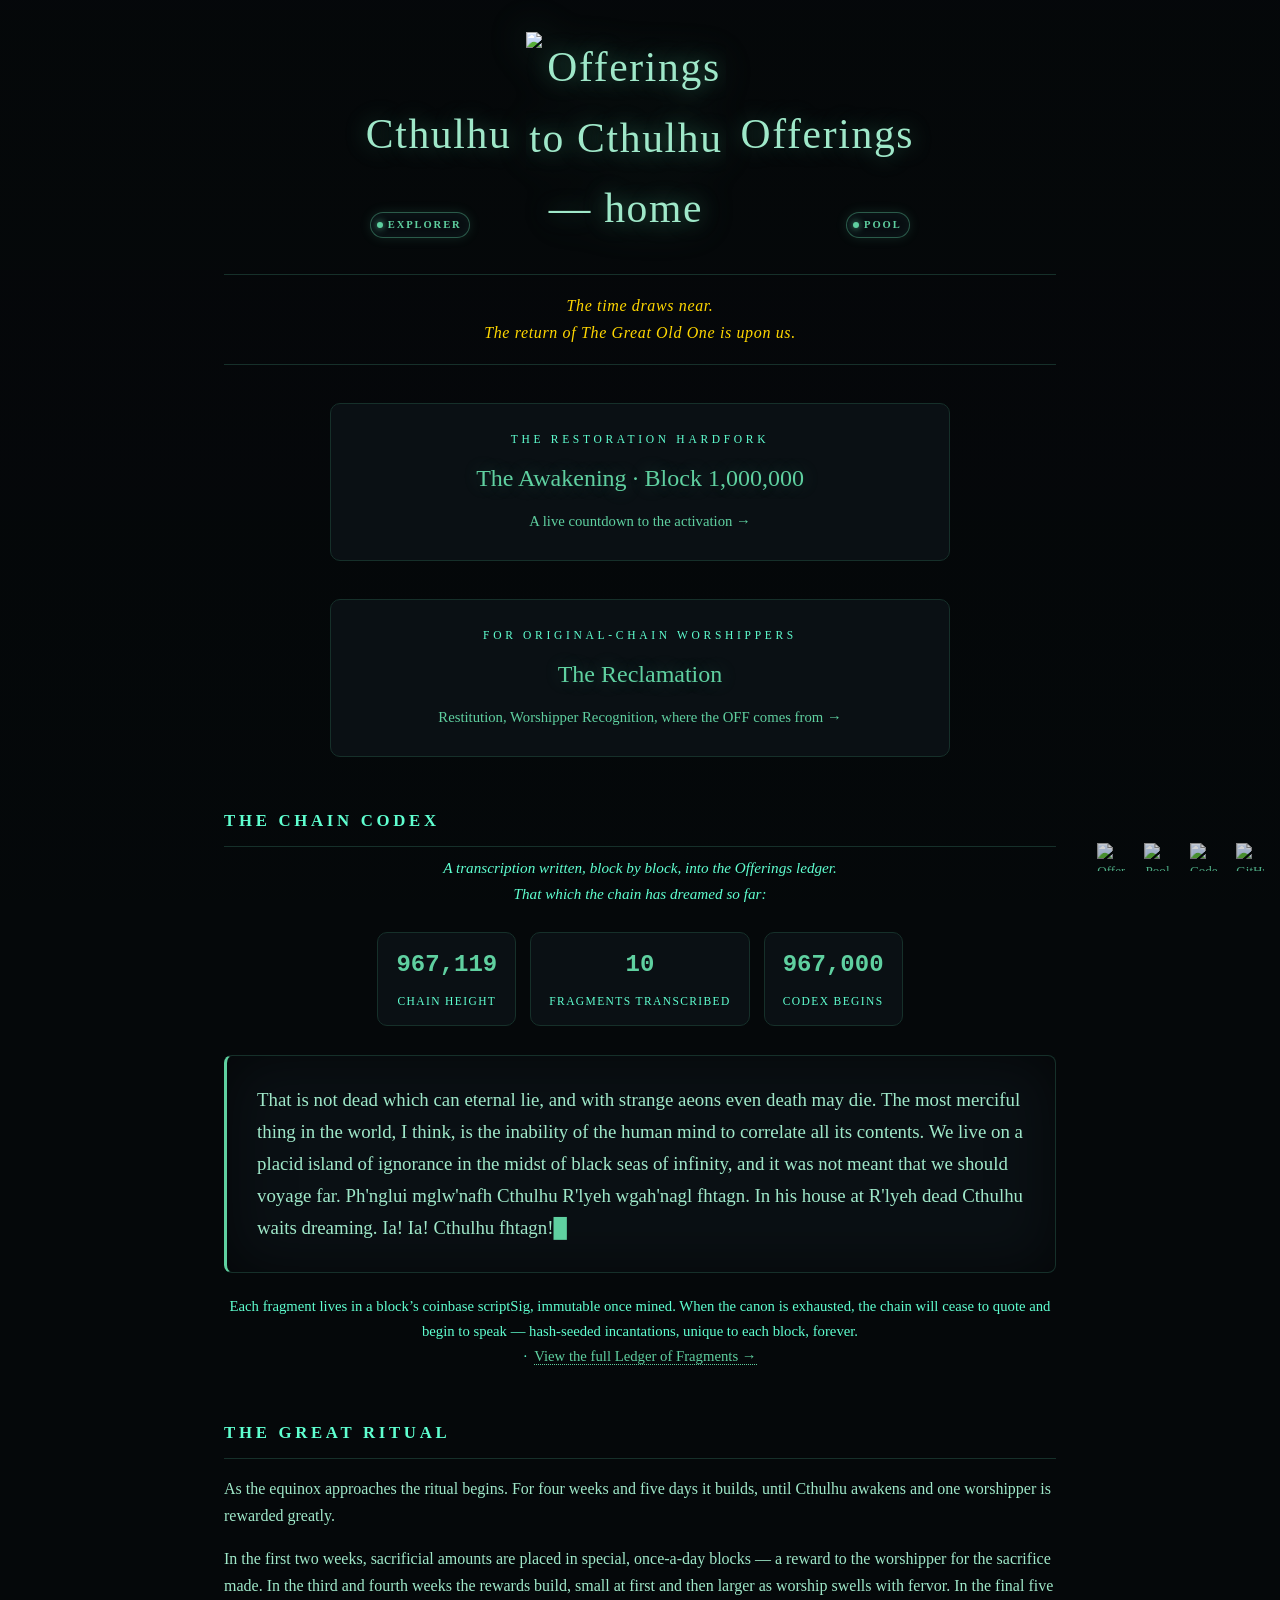
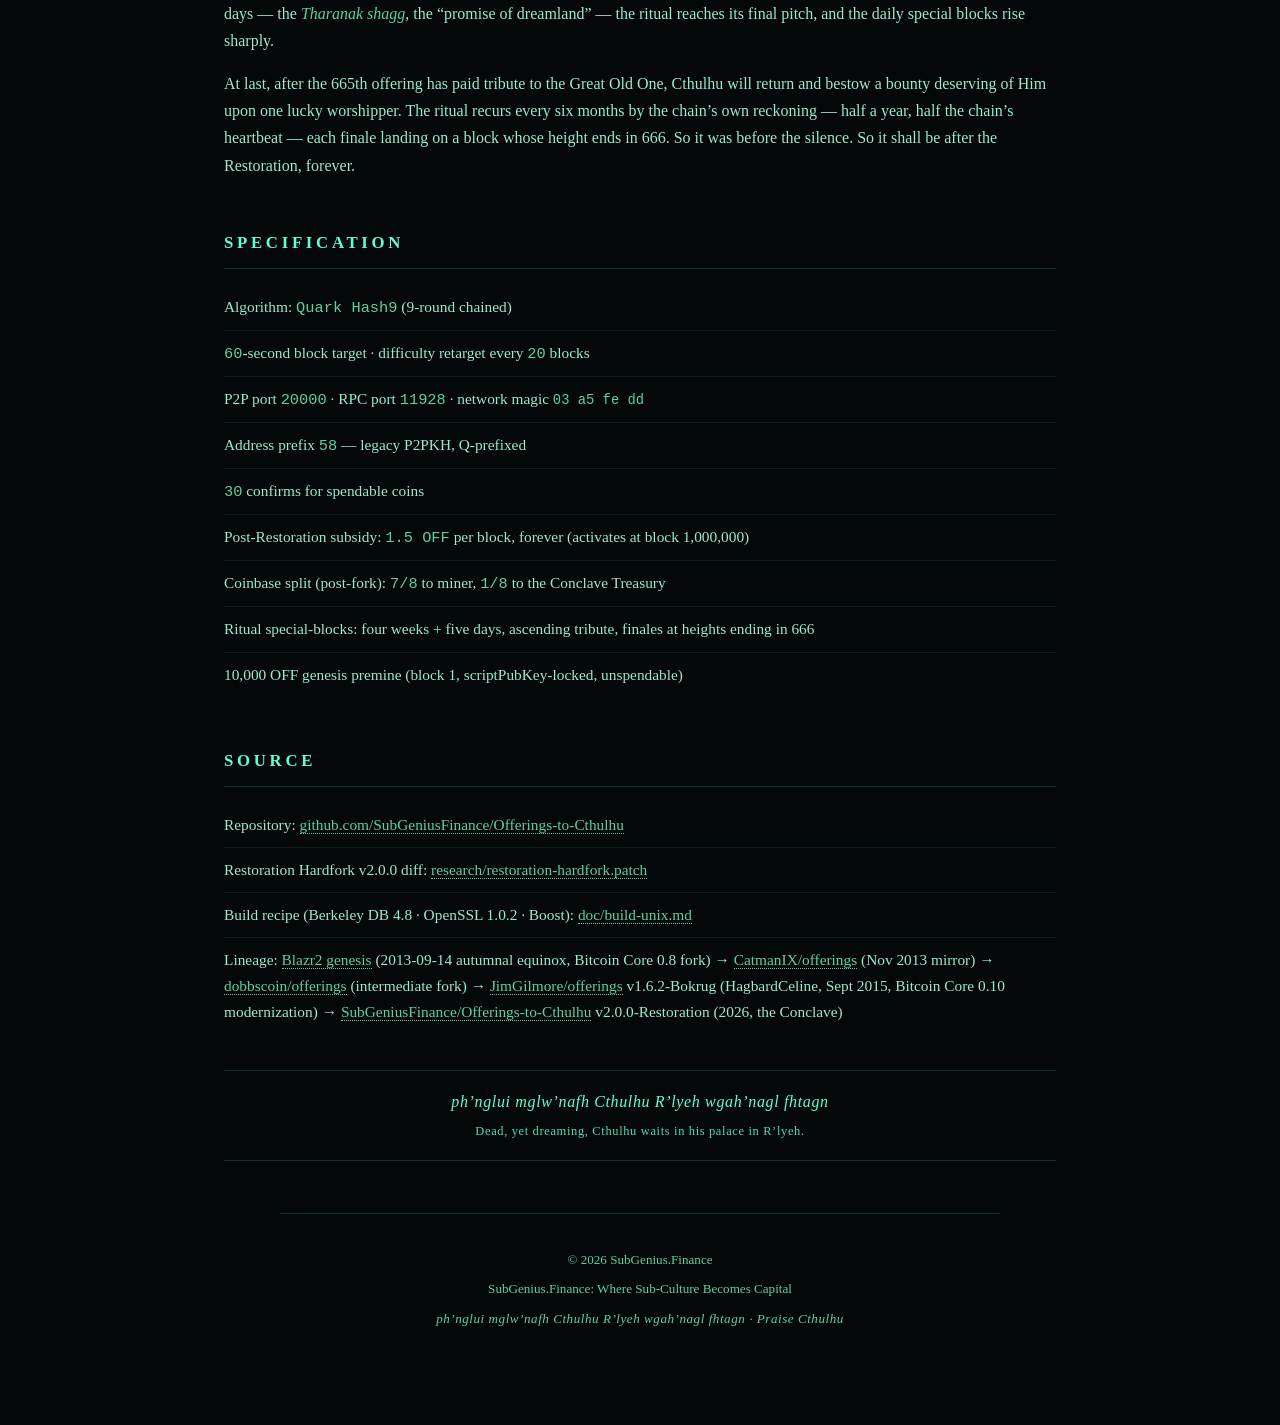
==== contrib/site/index.html @ 520c24ed "contrib/site + contrib/codex: snapshot 23skidoo.info hand-authored content + bottom-right socials co" ====
<!DOCTYPE html>
<html lang="en">
<head>
<meta charset="utf-8">
<meta name="viewport" content="width=device-width, initial-scale=1">
<title>Offerings to Cthulhu</title>
<link rel="shortcut icon" type="image/png" href="static/img/favicon.png">
<style>
  :root { --ink:#9fe8c9; --dim:#5fffd0; --panel:#0a1014; --accent:#5fd0a0; --bg:#05080a; --warn:#5fffd0; --orange:#5fffd0; }
  * { box-sizing: border-box; }
  body { margin:0;
    background:
      linear-gradient(rgba(5,8,10,0.70), rgba(5,8,10,0.88)),
      url('/static/img/cthulhu-bg.jpg') no-repeat center center fixed;
    background-size: cover, cover;
    background-attachment: fixed, fixed;
    color:var(--ink); font-family:"Iowan Old Style","Palatino Linotype",Georgia,serif; line-height:1.7; }
  .wrap { max-width:880px; margin:0 auto; padding:32px 24px 96px; }

  header { text-align:center; margin-bottom:1em; }
  header h1 { font-size:2.6rem; letter-spacing:.04em; margin:0; font-weight:normal;
    text-shadow:0 0 22px rgba(95,208,160,.4); }
  header h1 a{color:inherit;text-decoration:none;border:none;display:inline-block}
  @media (max-width:640px){header h1{font-size:1.5rem}header h1 img{max-width:80px!important;margin:0 .25em}.claim{font-size:.88rem;padding:.7em 0;margin:1.4em 0}.wrap{padding:20px 14px 60px}}
  header h1 img { vertical-align:middle; max-width:200px; height:auto; margin:0 .35em;
    filter:drop-shadow(0 0 18px rgba(95,208,160,.25)); }

  .claim { text-align:center; font-style:italic; color:var(--orange);
    border-top:1px solid #16302a; border-bottom:1px solid #16302a;
    padding:1.1em 0; margin:2.2em 0; letter-spacing:.04em; }
  .claim small { display:block; color:var(--orange); font-size:.78rem; margin-top:.45em; font-style:normal; opacity:.85; }
  .claim a { color:var(--accent); text-decoration:none; border-bottom:1px dotted var(--accent); }

  h2 { font-size:1.05rem; text-transform:uppercase; letter-spacing:.22em; color:var(--orange);
    border-bottom:1px solid #16302a; padding-bottom:.6em; margin-top:3em; }
  .section-sub { text-align:center; color:var(--orange); font-style:italic; margin-top:-.4em; font-size:.95rem; }

  .awaken-link { display:flex; flex-direction:column; align-items:center; gap:.5em;
    max-width:620px; margin:2.4em auto; padding:1.6em 2em;
    background:var(--panel); border:1px solid #16302a; border-radius:10px; text-align:center;
    text-decoration:none; color:var(--ink); transition:border-color .2s, box-shadow .2s; }
  .awaken-link:hover { border-color:var(--accent); box-shadow:0 0 30px rgba(95,208,160,.15); }
  .awaken-link .eyebrow { letter-spacing:.32em; text-transform:uppercase; font-size:.72rem; color:var(--dim); }
  .awaken-link strong { font-size:1.5rem; color:var(--accent); font-weight:normal;
    text-shadow:0 0 18px rgba(95,208,160,.3); }
  .awaken-link .arrow { color:var(--accent); font-size:.92rem; margin-top:.2em; }

  .stats { display:flex; gap:14px; justify-content:center; flex-wrap:wrap; margin:1.6em 0 1.8em; }
  .stat { background:var(--panel); border:1px solid #16302a; border-radius:10px; padding:12px 18px;
    text-align:center; min-width:130px; }
  .stat b { display:block; font-size:1.5rem; color:var(--accent); font-family:monospace; }
  .stat span { font-size:.72rem; text-transform:uppercase; letter-spacing:.12em; color:var(--dim); }
  .manuscript { background:var(--panel); border:1px solid #16302a; border-left:3px solid var(--accent);
    border-radius:8px; padding:28px 30px; font-size:1.18rem; white-space:pre-wrap;
    box-shadow:0 0 60px rgba(0,0,0,.6) inset; }
  .cursor { color:var(--accent); animation:blink 1.2s steps(2) infinite; }
  @keyframes blink { 50% { opacity:0; } }
  .codex-foot { text-align:center; margin-top:1.4em; font-size:.92rem; color:var(--orange); }
  .codex-foot a { color:var(--accent); border-bottom:1px dotted var(--accent); text-decoration:none; }

  .lore p { margin:1em 0; }
  .lore em { color:var(--accent); font-style:italic; }

  .specs ul { list-style:none; padding:0; margin:1em 0; }
  .specs li { padding:9px 0; border-bottom:1px solid #0f1d1a; font-size:.96rem; }
  .specs li:last-child { border:none; }
  .specs strong { color:var(--accent); font-family:monospace; font-weight:normal; }
  .specs code { color:var(--accent); font-size:.9em; }
  .specs a { color:var(--accent); text-decoration:none; border-bottom:1px dotted var(--accent); }
  .specs a:hover { border-bottom-style:solid; }

  footer { text-align:center; color:var(--accent); font-size:.82rem; margin-top:4em; padding-top:2.2em;
    border-top:1px solid #16302a; line-height:1.9; max-width:720px; margin-left:auto; margin-right:auto; }
  footer code { background:var(--panel); padding:3px 9px; border-radius:4px; color:var(--accent);
    font-size:.82rem; font-family:monospace; }
  footer a { color:var(--accent); text-decoration:none; border:none; }
  footer a:hover { text-decoration:none; filter:brightness(1.1); }
  footer p { margin:.35em 0; }
  footer p:last-child { color:var(--orange); }
  @media (max-width:640px){footer{font-size:.74rem;margin-top:2.4em}}

  .header-pills { display:flex; justify-content:space-between; align-items:center;
    max-width:560px; margin:-2em auto 0; padding:0 .6em; }
  .mine-pill { display:inline-flex; align-items:center; gap:.45em;
    padding:.28em .7em .28em .55em;
    background:rgba(10,16,20,.85); border:1px solid rgba(95,208,160,.4);
    border-radius:999px; text-decoration:none; color:var(--ink);
    font-size:.7rem; letter-spacing:.04em;
    box-shadow: 0 0 12px rgba(95,208,160,.14), inset 0 0 10px rgba(95,208,160,.06);
    transition: border-color .2s, box-shadow .2s, transform .2s; }
  .mine-pill:hover { border-color:var(--accent); transform:translateY(-1px);
    box-shadow: 0 0 20px rgba(95,208,160,.3), inset 0 0 14px rgba(95,208,160,.12); }
  .mine-pill .mine-dot { width:6px; height:6px; border-radius:50%; background:var(--accent);
    box-shadow:0 0 7px var(--accent); animation:minepulse 1.8s ease-in-out infinite; }
  .mine-dot-explore { animation-delay:.6s; }
  .mine-pill .mine-label { color:var(--accent); text-transform:uppercase; letter-spacing:.18em;
    font-size:.66rem; font-weight:600; }
  .mine-pill .mine-arrow { color:var(--accent); opacity:.85; font-size:.78rem; }
  @keyframes minepulse { 0%,100% { opacity:1; box-shadow:0 0 7px var(--accent); }
                         50% { opacity:.45; box-shadow:0 0 3px var(--accent); } }
  @media (max-width:640px) { .header-pills { max-width:100%; margin:-1em auto 0; padding:0 .15em; }
    .mine-pill { font-size:.62rem; padding:.22em .55em .22em .45em; gap:.35em; }
    .mine-pill .mine-label { font-size:.6rem; letter-spacing:.14em; }
    .mine-pill .mine-arrow { font-size:.7rem; } }

.site-foot .off-chant { font-style:italic; letter-spacing:.04em; }
.site-foot .off-socials { list-style:none; padding:0;
  display:flex; flex-wrap:wrap; gap:1.4em;
  position:fixed; bottom:1.2em; right:1.2em; z-index:100; margin:0; }
.site-foot .off-socials li { margin:0; padding:0; }
.site-foot .off-socials a { display:inline-flex; align-items:center;
  border:0 !important; text-decoration:none; }
.site-foot .off-socials img { height:28px; width:28px; opacity:.82;
  transition:opacity .2s, transform .2s; }
.site-foot .off-socials a:hover img { opacity:1; transform:translateY(-1px); }
@media (max-width:640px) { .site-foot .off-socials { gap:1em; }
  .site-foot .off-socials img { height:22px; width:22px; } }
  .claim.tagline-top { color:#FFD700 !important; }
</style>
<style>
/* mobile-safe full-bleed background via fixed pseudo-element */
html { background-color: #05080a; }
body { background: transparent !important; position: relative; }
body::before {
  content: "";
  position: fixed;
  top: 0; left: 0;
  width: 100vw; height: 100vh;
  z-index: -1;
  background: linear-gradient(rgba(5,8,10,0.70), rgba(5,8,10,0.88)),
              url("/static/img/cthulhu-bg.jpg") center / cover no-repeat;
}
</style>
</head>
<body>
<div class="wrap">

<header>
<h1><a href="/">Cthulhu<img src="/static/img/off_240x240.png" alt="Offerings to Cthulhu &mdash; home"></a>Offerings</h1>
<div class="header-pills">
  <a class="mine-pill" href="https://explorer.23skidoo.info/">
    <span class="mine-dot mine-dot-explore"></span><span class="mine-label">Explorer</span>
  </a>
  <a class="mine-pill" href="https://pool.23skidoo.info/">
    <span class="mine-dot"></span><span class="mine-label">Pool</span>
  </a>
</div>
</header>

<div class="claim tagline-top">
The time draws near.<br>The return of The Great Old One is upon us.
</div>

<a class="awaken-link" href="/awakening/">
  <span class="eyebrow">The Restoration Hardfork</span>
  <strong>The Awakening &middot; Block 1,000,000</strong>
  <span class="arrow">A live countdown to the activation &rarr;</span>
</a>

<a class="awaken-link" href="/bridge/">
  <span class="eyebrow">For Original-Chain Worshippers</span>
  <strong>The Reclamation</strong>
  <span class="arrow">Restitution, Worshipper Recognition, where the OFF comes from &rarr;</span>
</a>

<h2>The Chain Codex</h2>
<p class="section-sub">A transcription written, block by block, into the Offerings ledger.<br>
That which the chain has dreamed so far:</p>

<div id="codex-inline">
  <div class="stats">
    <div class="stat"><b>967,119</b><span>chain height</span></div>
    <div class="stat"><b>10</b><span>fragments transcribed</span></div>
    <div class="stat"><b>967,000</b><span>codex begins</span></div>
  </div>
  <div class="manuscript">That is not dead which can eternal lie, and with strange aeons even death may die. The most merciful thing in the world, I think, is the inability of the human mind to correlate all its contents. We live on a placid island of ignorance in the midst of black seas of infinity, and it was not meant that we should voyage far. Ph&#x27;nglui mglw&#x27;nafh Cthulhu R&#x27;lyeh wgah&#x27;nagl fhtagn. In his house at R&#x27;lyeh dead Cthulhu waits dreaming. Ia! Ia! Cthulhu fhtagn!<span class="cursor">&#9608;</span></div>
</div>

<p class="codex-foot">
  Each fragment lives in a block&rsquo;s coinbase scriptSig, immutable once mined. When the canon is exhausted, the chain will cease to quote and begin to speak &mdash; hash-seeded incantations, unique to each block, forever.
  <br>&middot;&nbsp; <a href="/codex/">View the full Ledger of Fragments &rarr;</a>
</p>

<h2>The Great Ritual</h2>
<div class="lore">
<p>As the equinox approaches the ritual begins. For four weeks and five days it builds, until Cthulhu awakens and one worshipper is rewarded greatly.</p>
<p>In the first two weeks, sacrificial amounts are placed in special, once-a-day blocks &mdash; a reward to the worshipper for the sacrifice made. In the third and fourth weeks the rewards build, small at first and then larger as worship swells with fervor. In the final five days &mdash; the <em>Tharanak shagg</em>, the &ldquo;promise of dreamland&rdquo; &mdash; the ritual reaches its final pitch, and the daily special blocks rise sharply.</p>
<p>At last, after the 665th offering has paid tribute to the Great Old One, Cthulhu will return and bestow a bounty deserving of Him upon one lucky worshipper. The ritual recurs every six months by the chain&rsquo;s own reckoning &mdash; half a year, half the chain&rsquo;s heartbeat &mdash; each finale landing on a block whose height ends in 666. So it was before the silence. So it shall be after the Restoration, forever.</p>
</div>

<h2>Specification</h2>
<div class="specs">
<ul>
<li>Algorithm: <strong>Quark Hash9</strong> (9-round chained)</li>
<li><strong>60</strong>-second block target &middot; difficulty retarget every <strong>20</strong> blocks</li>
<li>P2P port <strong>20000</strong> &middot; RPC port <strong>11928</strong> &middot; network magic <code>03 a5 fe dd</code></li>
<li>Address prefix <strong>58</strong> &mdash; legacy P2PKH, Q-prefixed</li>
<li><strong>30</strong> confirms for spendable coins</li>
<li>Post-Restoration subsidy: <strong>1.5 OFF</strong> per block, forever (activates at block 1,000,000)</li>
<li>Coinbase split (post-fork): <strong>7/8</strong> to miner, <strong>1/8</strong> to the Conclave Treasury</li>
<li>Ritual special-blocks: four weeks + five days, ascending tribute, finales at heights ending in 666</li>
<li>10,000 OFF genesis premine (block 1, scriptPubKey-locked, unspendable)</li>
</ul>
</div>

<h2>Source</h2>
<div class="specs">
<ul>
<li>Repository: <a href="https://github.com/SubGeniusFinance/Offerings-to-Cthulhu">github.com/SubGeniusFinance/Offerings-to-Cthulhu</a></li>
<li>Restoration Hardfork v2.0.0 diff: <a href="https://github.com/SubGeniusFinance/Offerings-to-Cthulhu/blob/main/research/restoration-hardfork.patch">research/restoration-hardfork.patch</a></li>
<li>Build recipe (Berkeley DB 4.8 &middot; OpenSSL 1.0.2 &middot; Boost): <a href="https://github.com/SubGeniusFinance/Offerings-to-Cthulhu/blob/main/doc/build-unix.md">doc/build-unix.md</a></li>
<li>Lineage:
  <a href="https://bitcointalk.org/index.php?topic=294383.0">Blazr2 genesis</a> (2013-09-14 autumnal equinox, Bitcoin Core 0.8 fork) &rarr;
  <a href="https://github.com/CatmanIX/offerings">CatmanIX/offerings</a> (Nov 2013 mirror) &rarr;
  <a href="https://github.com/dobbscoin/offerings">dobbscoin/offerings</a> (intermediate fork) &rarr;
  <a href="https://github.com/JimGilmore/offerings">JimGilmore/offerings</a> v1.6.2-Bokrug (HagbardCeline, Sept 2015, Bitcoin Core 0.10 modernization) &rarr;
  <a href="https://github.com/SubGeniusFinance/Offerings-to-Cthulhu">SubGeniusFinance/Offerings-to-Cthulhu</a> v2.0.0-Restoration (2026, the Conclave)
</li>
</ul>
</div>

<div class="claim">
ph&rsquo;nglui mglw&rsquo;nafh Cthulhu R&rsquo;lyeh wgah&rsquo;nagl fhtagn
<small>Dead, yet dreaming, Cthulhu waits in his palace in R&rsquo;lyeh.</small>
</div>

<footer class="site-foot">
<p>&copy; 2026 <a href="https://subgenius.finance/">SubGenius.Finance</a></p>
<p><a href="https://subgenius.finance/">SubGenius.Finance</a>: Where Sub-Culture Becomes Capital</p>
<p class="off-chant">ph&rsquo;nglui mglw&rsquo;nafh Cthulhu R&rsquo;lyeh wgah&rsquo;nagl fhtagn &middot; Praise Cthulhu</p>
<ul class="off-socials" aria-label="Offerings to Cthulhu community links">
<li><a href="https://23skidoo.info/" target="_blank" rel="noopener" aria-label="Offerings to Cthulhu"><img src="https://23skidoo.info/static/img/off_240x240.png" alt="Offerings to Cthulhu"></a></li>
<li><a href="https://pool.23skidoo.info/" target="_blank" rel="noopener" aria-label="OFF Mining Pool"><img src="https://api.iconify.design/mdi/pickaxe.svg?color=%235fffd0" alt="Pool"></a></li>
<li><a href="https://23skidoo.info/codex/" target="_blank" rel="noopener" aria-label="The Codex"><img src="https://cdn.simpleicons.org/bookstack/5fffd0" alt="Codex"></a></li>
<li><a href="https://github.com/SubGeniusFinance/Offerings-to-Cthulhu" target="_blank" rel="noopener" aria-label="GitHub"><img src="https://cdn.simpleicons.org/github/5fffd0" alt="GitHub"></a></li>
</ul>
</footer>

</div>

<script>
fetch('/codex/', { cache: 'no-store' })
  .then(r => r.ok ? r.text() : Promise.reject())
  .then(html => {
    const doc = new DOMParser().parseFromString(html, 'text/html');
    const stats = doc.querySelector('.stats');
    const manuscript = doc.querySelector('.manuscript');
    if (stats && manuscript) {
      const slot = document.getElementById('codex-inline');
      slot.innerHTML = stats.outerHTML + manuscript.outerHTML;
    }
  })
  .catch(() => { /* keep static fallback */ });
</script>

</body>
</html>
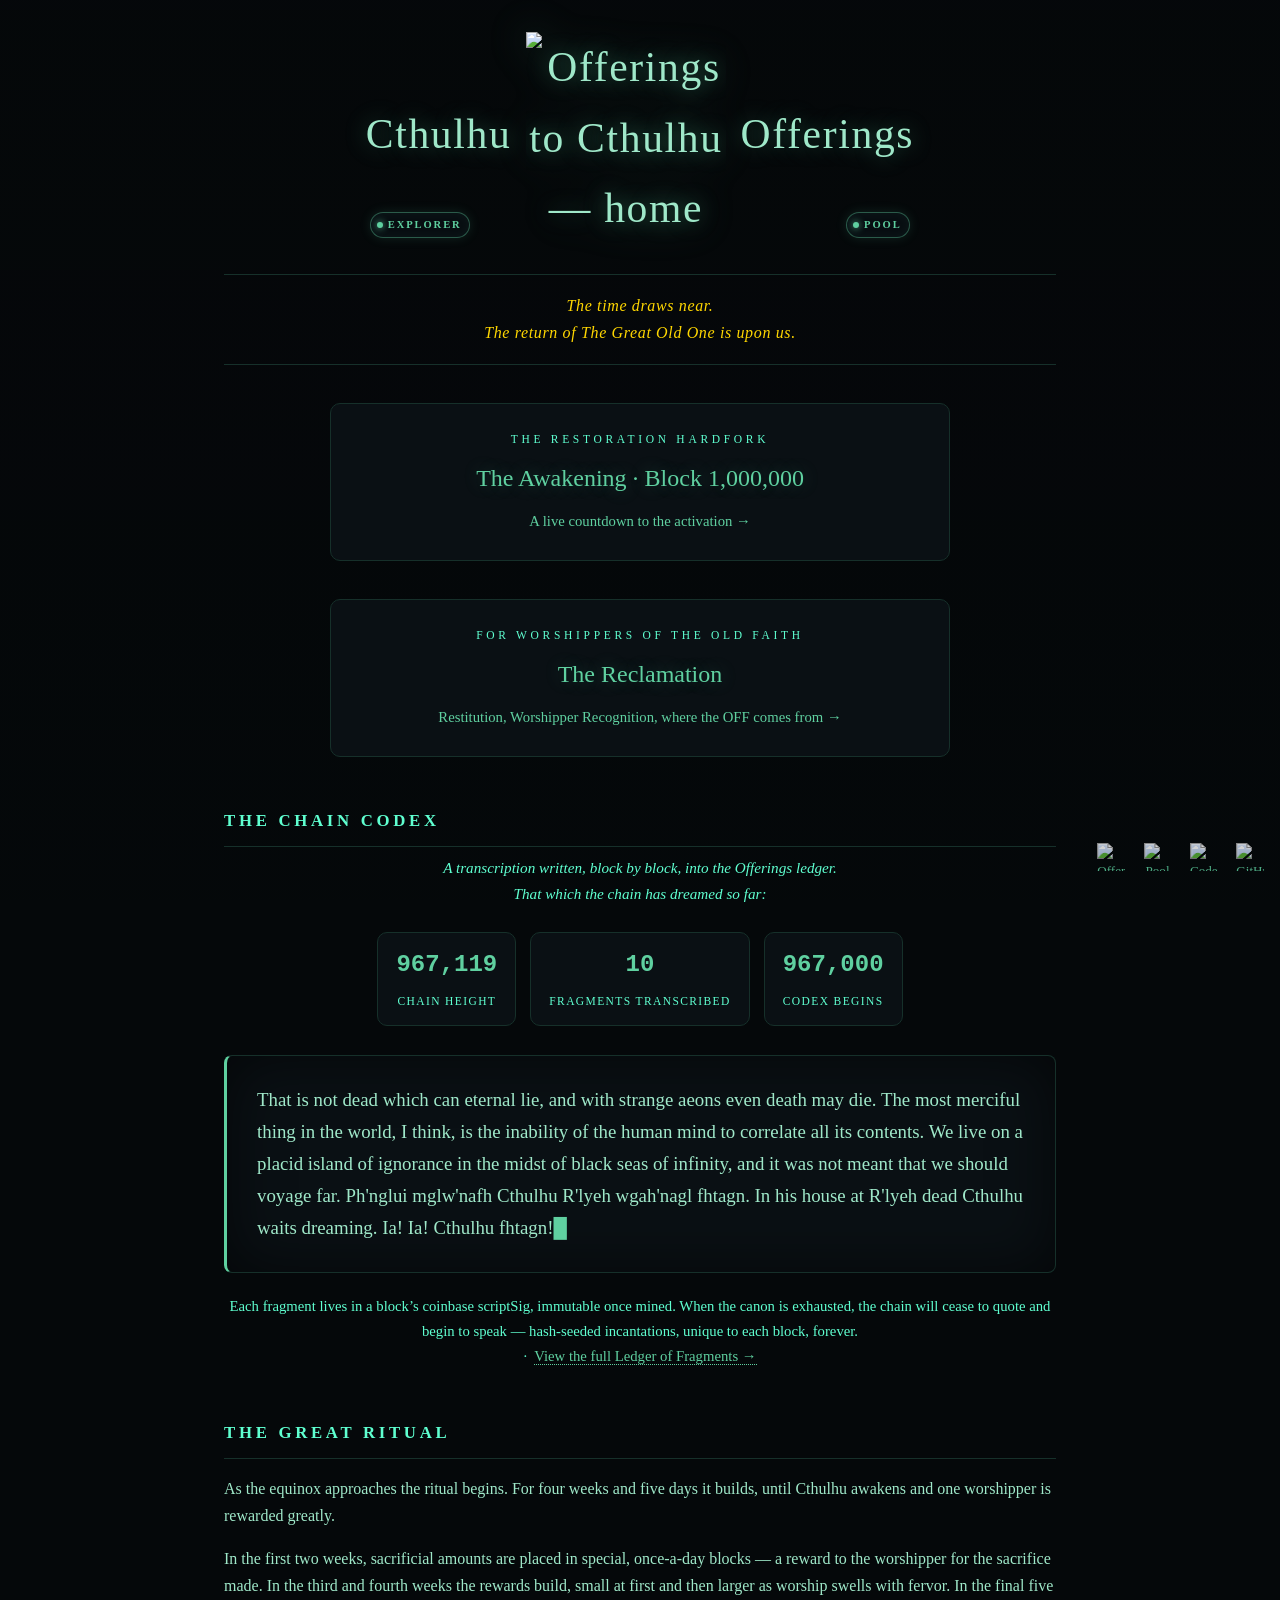
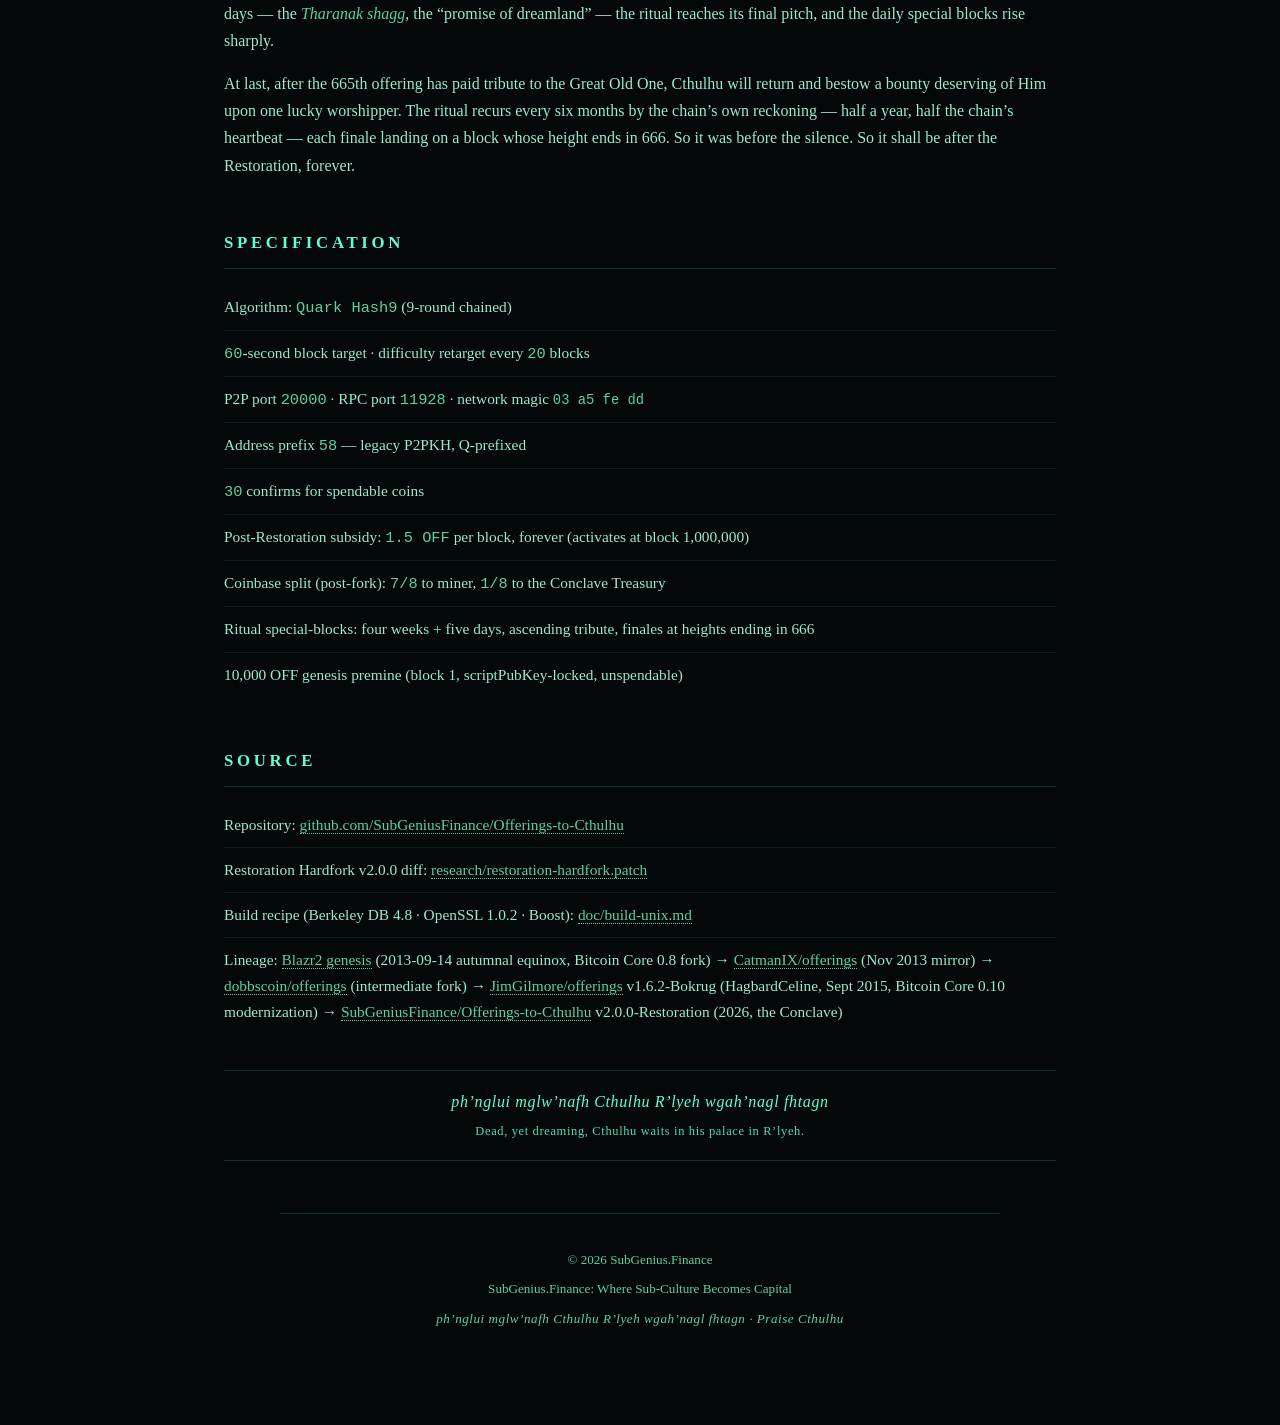
==== commit 49ddf633: "site: reframe Reclamation tile eyebrow — 'Old Faith' instead of 'Original-Chain' Replaces 'For Origi" ====
--- a/contrib/site/index.html
+++ b/contrib/site/index.html
@@ -158,7 +158,7 @@
 </a>
 
 <a class="awaken-link" href="/bridge/">
-  <span class="eyebrow">For Original-Chain Worshippers</span>
+  <span class="eyebrow">For Worshippers of the Old Faith</span>
   <strong>The Reclamation</strong>
   <span class="arrow">Restitution, Worshipper Recognition, where the OFF comes from &rarr;</span>
 </a>
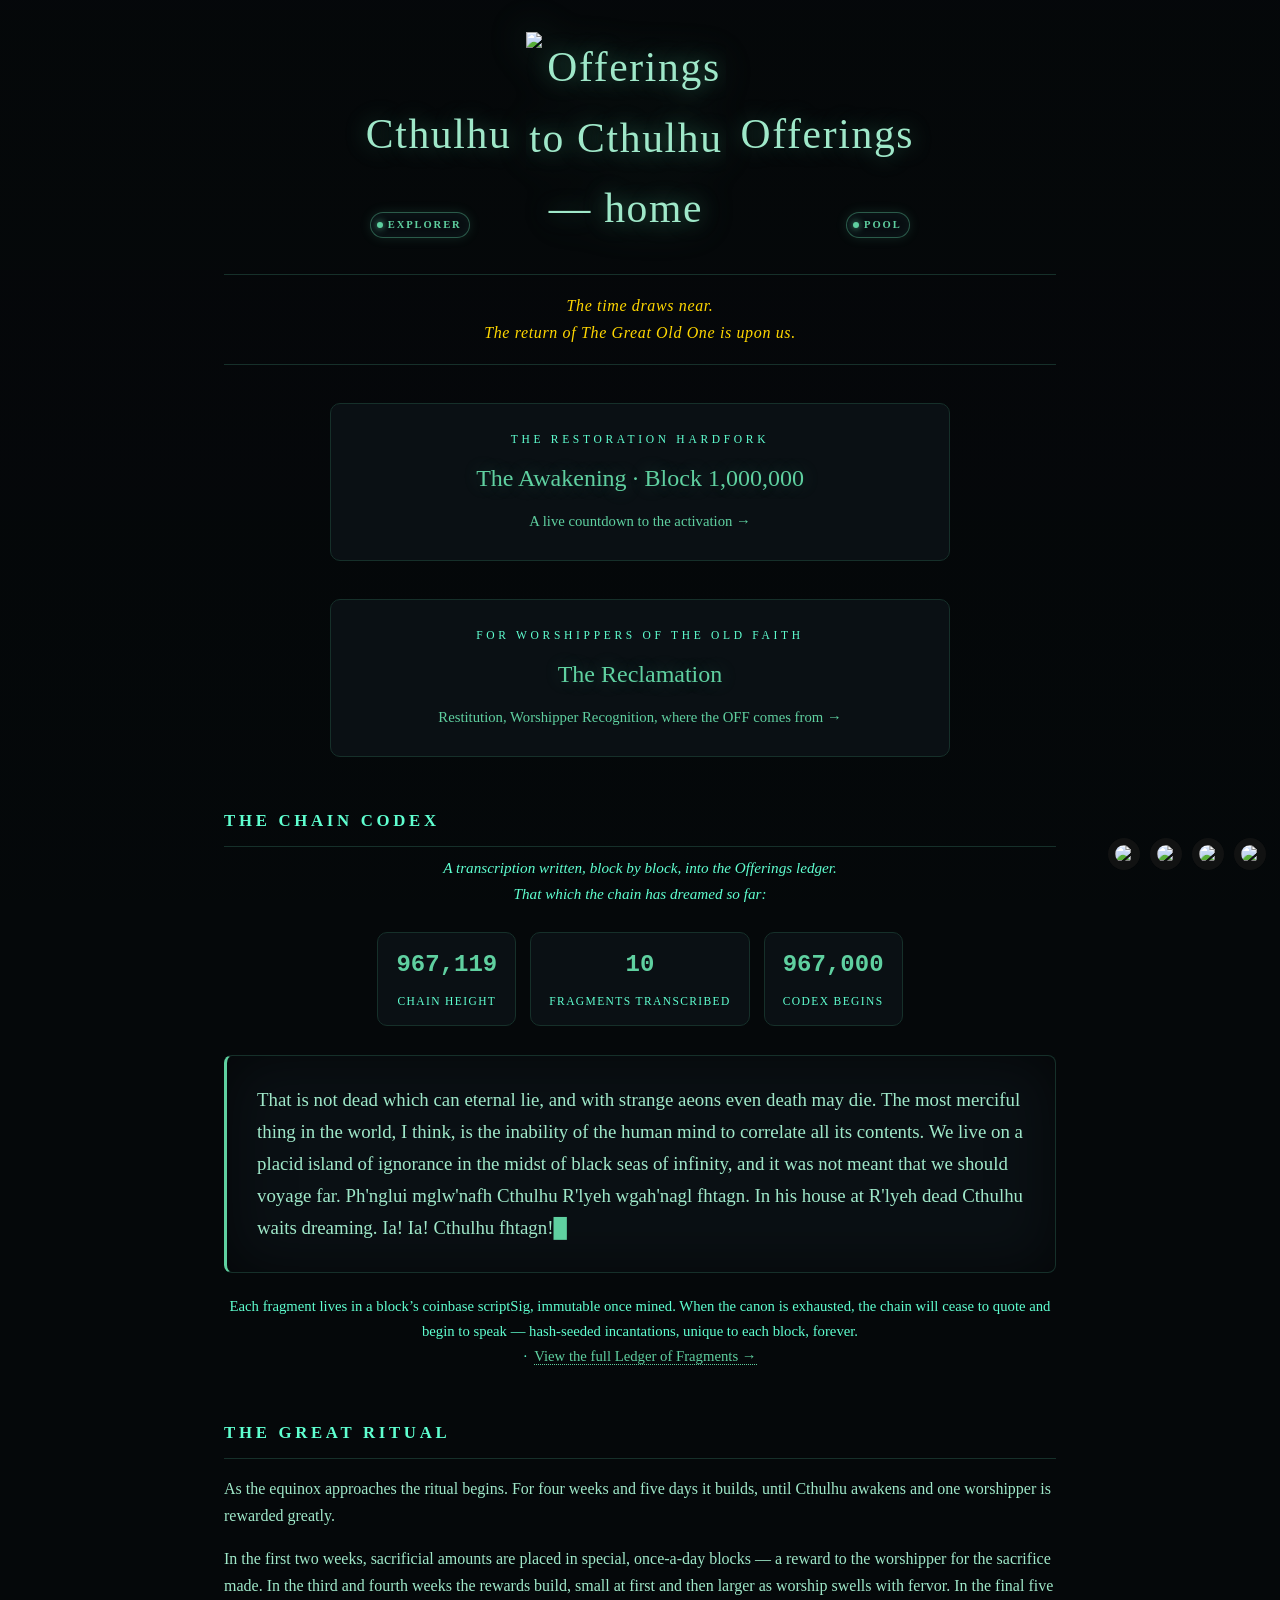
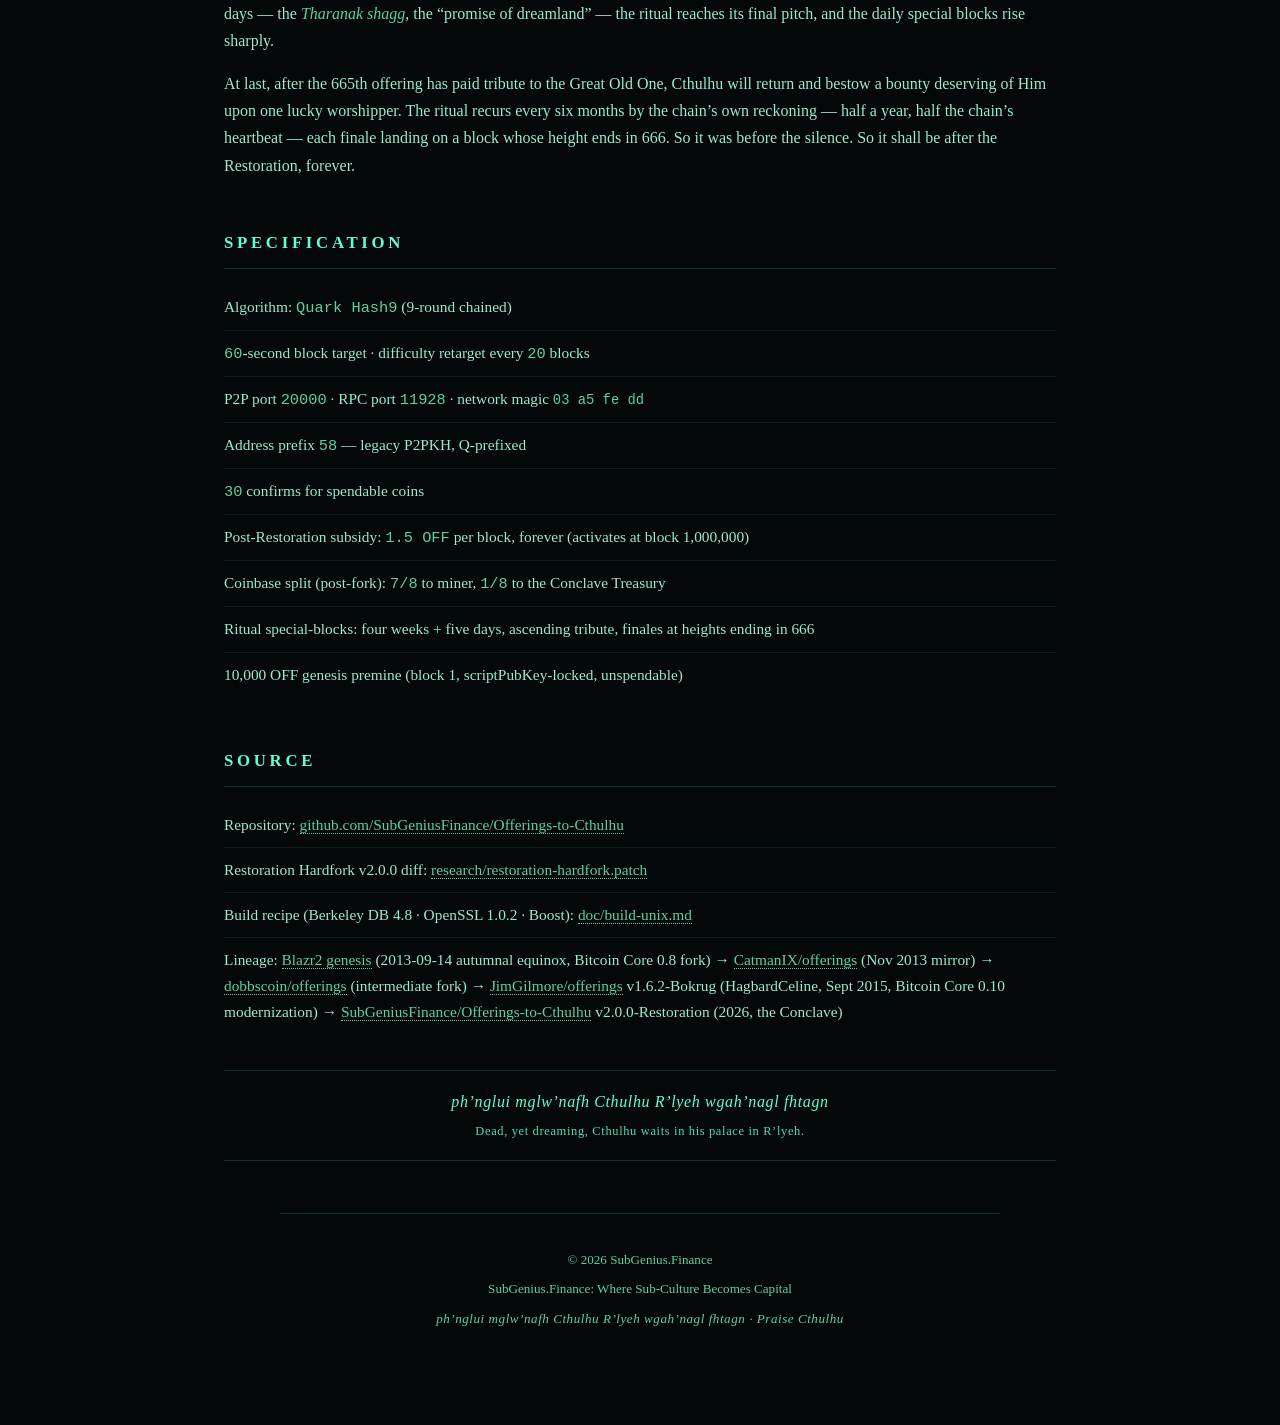
==== commit 55d664f2: "site + codex: unify socials style with explorer/pool — circular-button + backdrop-blur The 23skidoo." ====
--- a/contrib/site/index.html
+++ b/contrib/site/index.html
@@ -104,17 +104,22 @@
     .mine-pill .mine-arrow { font-size:.7rem; } }
 
 .site-foot .off-chant { font-style:italic; letter-spacing:.04em; }
-.site-foot .off-socials { list-style:none; padding:0;
-  display:flex; flex-wrap:wrap; gap:1.4em;
-  position:fixed; bottom:1.2em; right:1.2em; z-index:100; margin:0; }
-.site-foot .off-socials li { margin:0; padding:0; }
-.site-foot .off-socials a { display:inline-flex; align-items:center;
-  border:0 !important; text-decoration:none; }
-.site-foot .off-socials img { height:28px; width:28px; opacity:.82;
-  transition:opacity .2s, transform .2s; }
-.site-foot .off-socials a:hover img { opacity:1; transform:translateY(-1px); }
-@media (max-width:640px) { .site-foot .off-socials { gap:1em; }
-  .site-foot .off-socials img { height:22px; width:22px; } }
+.site-foot .off-socials, ul.off-socials {
+  position:fixed; bottom:14px; right:14px; z-index:25;
+  display:flex; gap:10px; list-style:none; padding:0; margin:0;
+  align-items:center; flex-wrap:nowrap; justify-content:flex-end; }
+.site-foot .off-socials li, ul.off-socials li { margin:0; padding:0; }
+.site-foot .off-socials a, ul.off-socials a {
+  display:inline-flex; width:32px; height:32px;
+  align-items:center; justify-content:center;
+  border-radius:50%; background:rgba(20,20,20,.85);
+  backdrop-filter:blur(2px); -webkit-backdrop-filter:blur(2px);
+  border:0 !important; text-decoration:none;
+  transition:transform .15s, background .15s; }
+.site-foot .off-socials a:hover, ul.off-socials a:hover {
+  transform:translateY(-2px); background:rgba(40,40,40,.95); }
+.site-foot .off-socials img, ul.off-socials img {
+  width:18px; height:18px; display:block; border-radius:50%; opacity:1; }
   .claim.tagline-top { color:#FFD700 !important; }
 </style>
 <style>
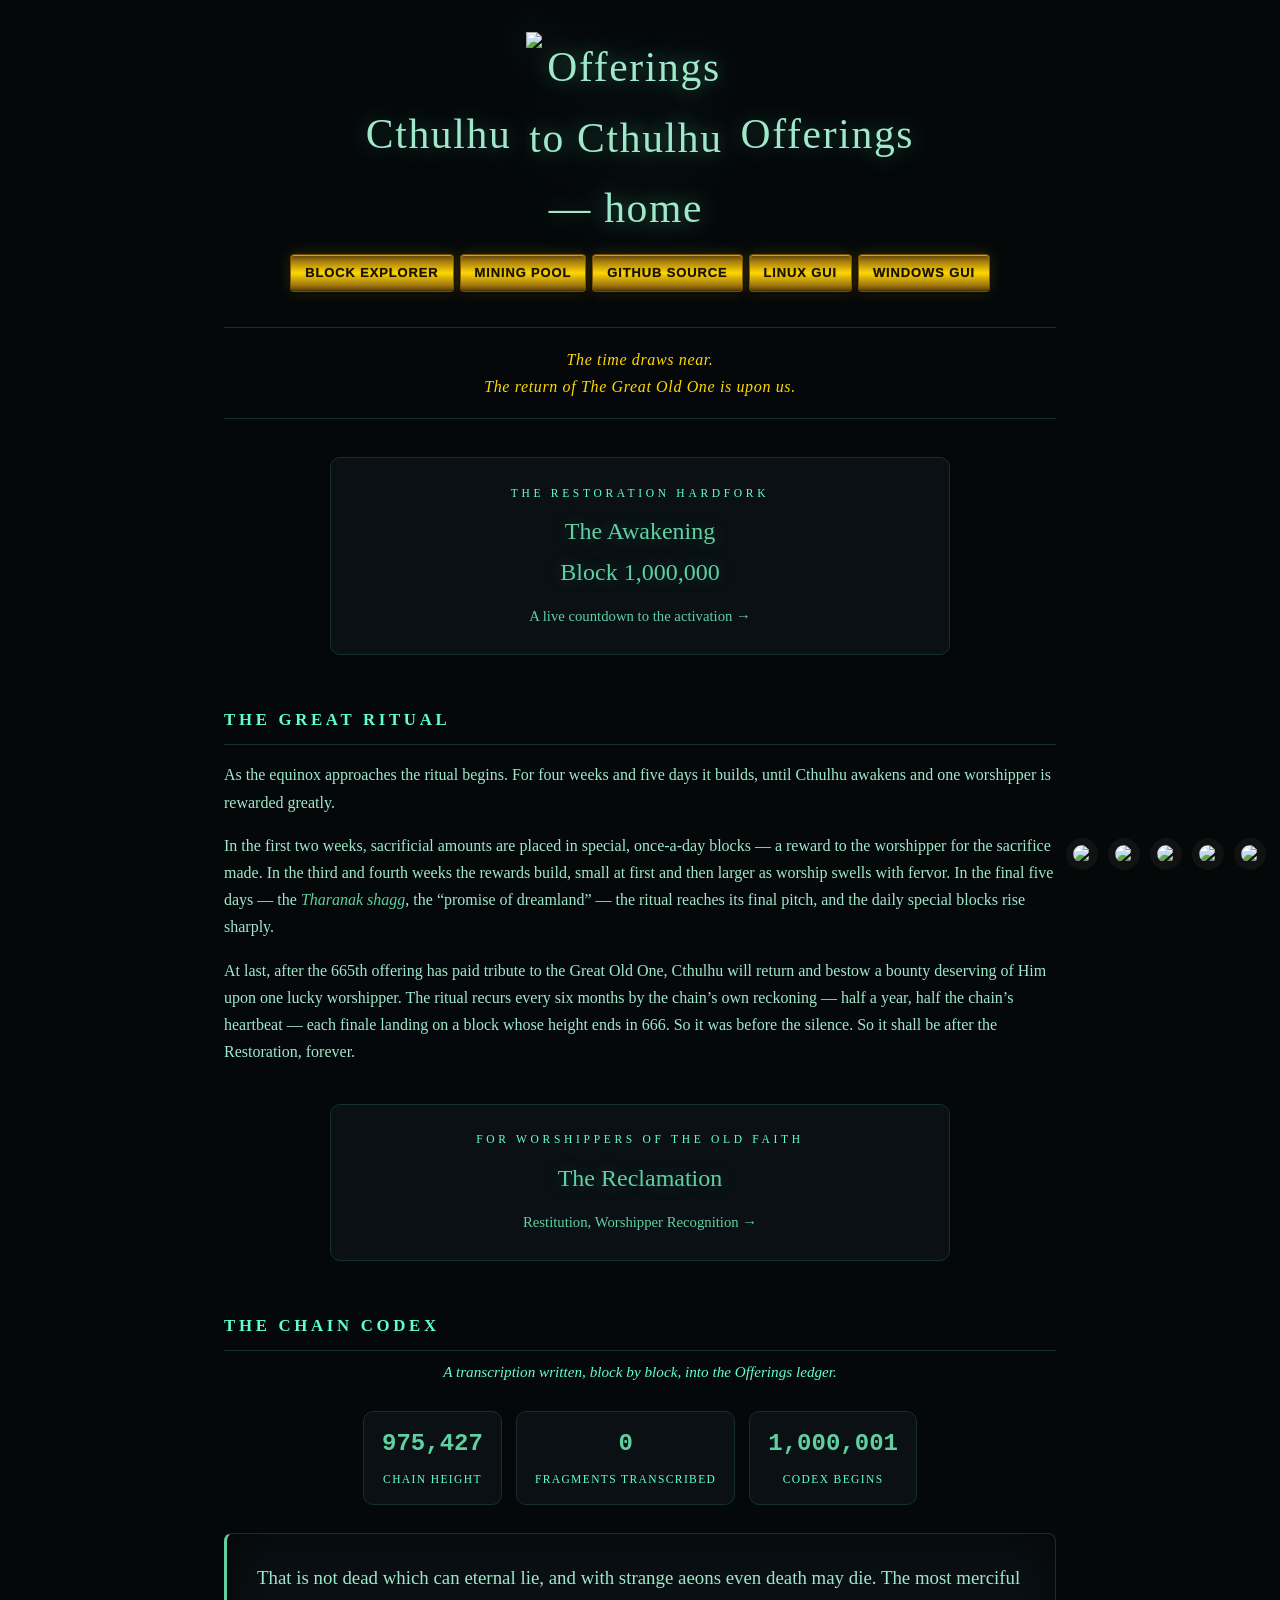
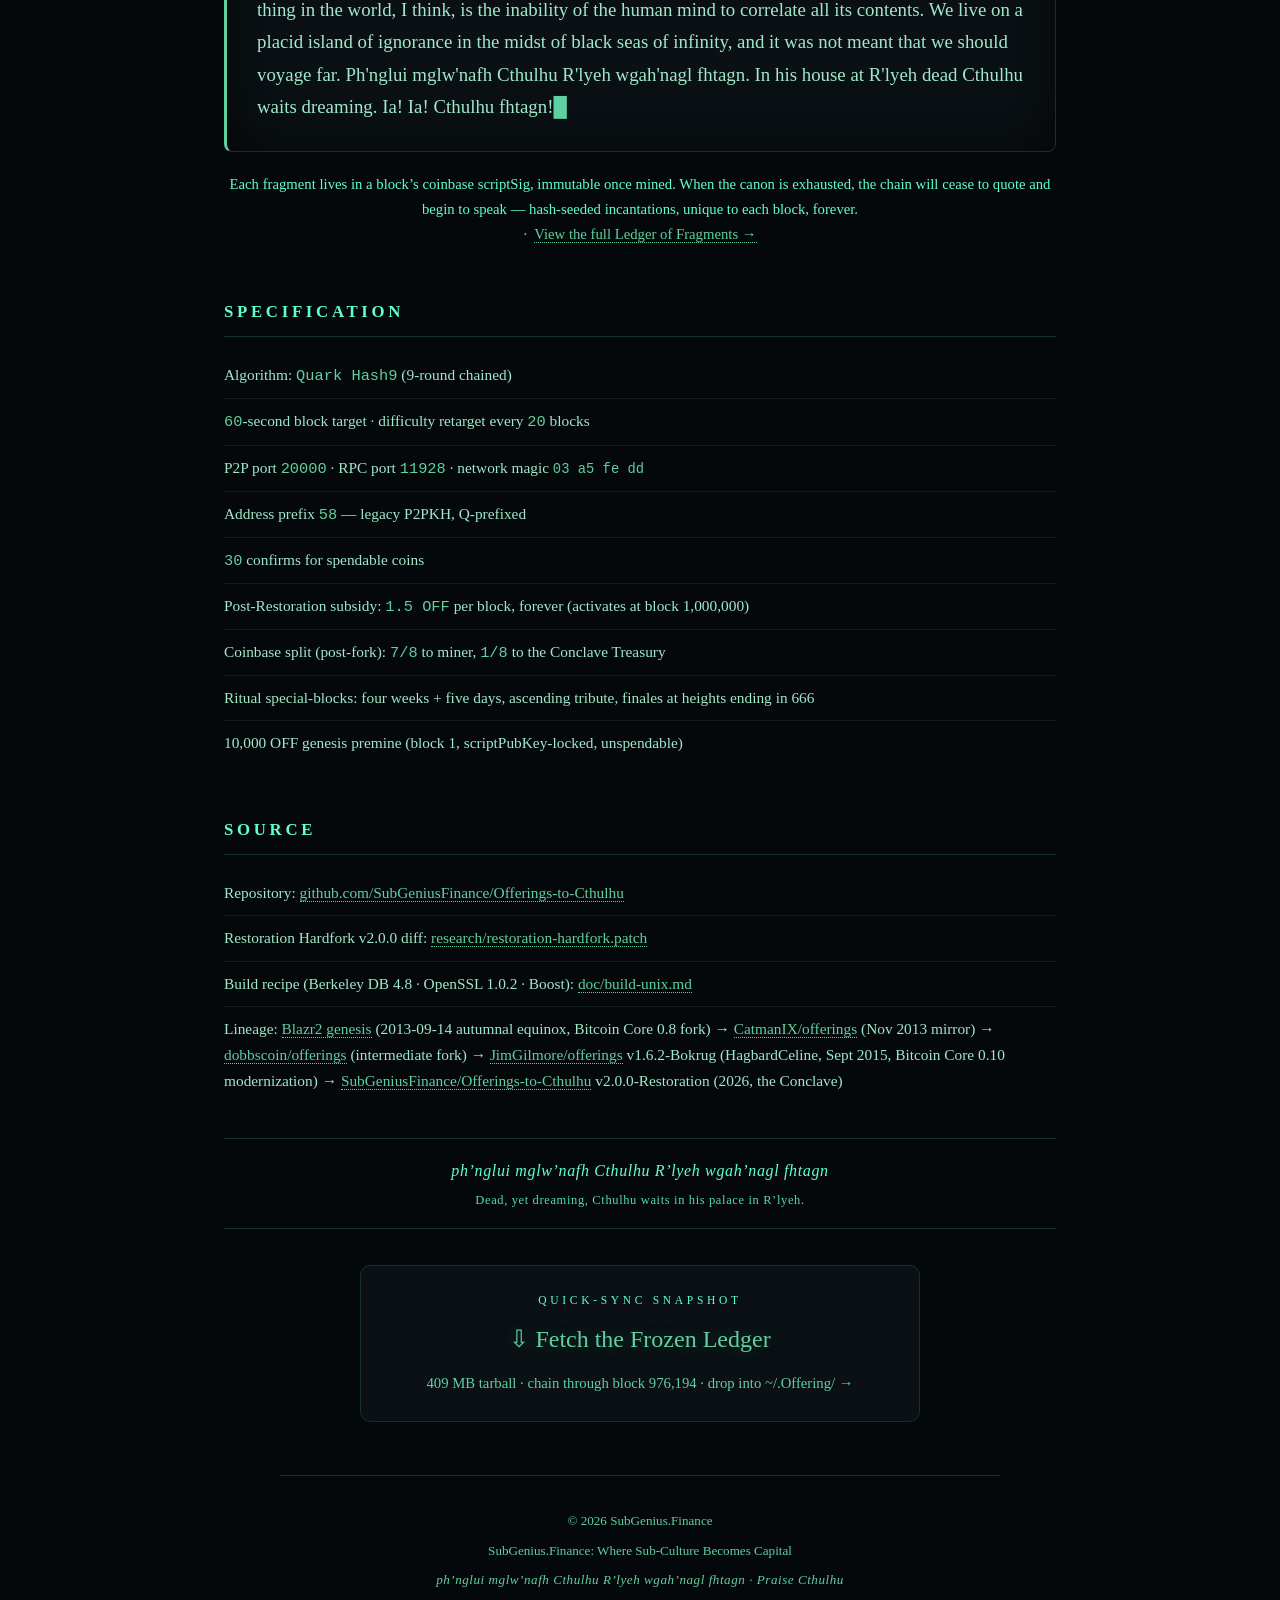
==== commit c1023913: "site: add bootstrap CTA between lore close + footer Adds an awaken-link tile on the homepage pointin" ====
--- a/contrib/site/index.html
+++ b/contrib/site/index.html
@@ -79,29 +79,51 @@
   footer p:last-child { color:var(--orange); }
   @media (max-width:640px){footer{font-size:.74rem;margin-top:2.4em}}
 
-  .header-pills { display:flex; justify-content:space-between; align-items:center;
-    max-width:560px; margin:-2em auto 0; padding:0 .6em; }
-  .mine-pill { display:inline-flex; align-items:center; gap:.45em;
-    padding:.28em .7em .28em .55em;
-    background:rgba(10,16,20,.85); border:1px solid rgba(95,208,160,.4);
-    border-radius:999px; text-decoration:none; color:var(--ink);
-    font-size:.7rem; letter-spacing:.04em;
-    box-shadow: 0 0 12px rgba(95,208,160,.14), inset 0 0 10px rgba(95,208,160,.06);
-    transition: border-color .2s, box-shadow .2s, transform .2s; }
-  .mine-pill:hover { border-color:var(--accent); transform:translateY(-1px);
-    box-shadow: 0 0 20px rgba(95,208,160,.3), inset 0 0 14px rgba(95,208,160,.12); }
-  .mine-pill .mine-dot { width:6px; height:6px; border-radius:50%; background:var(--accent);
-    box-shadow:0 0 7px var(--accent); animation:minepulse 1.8s ease-in-out infinite; }
-  .mine-dot-explore { animation-delay:.6s; }
-  .mine-pill .mine-label { color:var(--accent); text-transform:uppercase; letter-spacing:.18em;
-    font-size:.66rem; font-weight:600; }
-  .mine-pill .mine-arrow { color:var(--accent); opacity:.85; font-size:.78rem; }
-  @keyframes minepulse { 0%,100% { opacity:1; box-shadow:0 0 7px var(--accent); }
-                         50% { opacity:.45; box-shadow:0 0 3px var(--accent); } }
-  @media (max-width:640px) { .header-pills { max-width:100%; margin:-1em auto 0; padding:0 .15em; }
-    .mine-pill { font-size:.62rem; padding:.22em .55em .22em .45em; gap:.35em; }
-    .mine-pill .mine-label { font-size:.6rem; letter-spacing:.14em; }
-    .mine-pill .mine-arrow { font-size:.7rem; } }
+  .nav { display:flex; justify-content:center; gap:6px;
+    flex-wrap:wrap; margin:.6em auto 1.2em; padding:0 .4em; max-width:760px; }
+  .nav .btn {
+    display:inline-block; padding:7px 14px;
+    background: linear-gradient(to bottom,
+        #5a3e00 0%,
+        #a07710 16%,
+        #ffd700 50%,
+        #a07710 84%,
+        #5a3e00 100%);
+    color:#1a1100;
+    font-family:"Trebuchet MS","Segoe UI",Tahoma,sans-serif;
+    font-weight:900; font-size:.82rem; letter-spacing:.06em;
+    text-transform:uppercase; text-decoration:none;
+    border:1px solid rgba(120,80,0,.85); border-radius:4px;
+    text-shadow:0 0 1px rgba(0,0,0,.55);
+    box-shadow:
+      inset 0 1px 0 rgba(255,238,160,.55),
+      inset 0 -1px 0 rgba(60,40,0,.55),
+      0 2px 4px rgba(0,0,0,.55),
+      0 0 14px rgba(255,215,0,.18);
+    transition:filter .15s, box-shadow .15s, transform .1s;
+  }
+  .nav .btn:visited { color:#1a1100; }
+  .nav .btn:hover {
+    filter:brightness(1.08) saturate(1.1);
+    box-shadow:
+      inset 0 1px 0 rgba(255,245,180,.7),
+      inset 0 -1px 0 rgba(60,40,0,.5),
+      0 2px 4px rgba(0,0,0,.45),
+      0 0 22px rgba(255,215,0,.4);
+  }
+  .nav .btn:active {
+    transform:translateY(1px);
+    background: linear-gradient(to bottom,
+        #3a2700 0%,
+        #7a5a08 18%,
+        #c89e10 50%,
+        #7a5a08 82%,
+        #3a2700 100%);
+  }
+  @media (max-width:640px) {
+    .nav { gap:4px; margin:.4em auto 1em; }
+    .nav .btn { font-size:.7rem; padding:6px 9px; letter-spacing:.03em; }
+  }
 
 .site-foot .off-chant { font-style:italic; letter-spacing:.04em; }
 .site-foot .off-socials, ul.off-socials {
@@ -121,35 +143,57 @@
 .site-foot .off-socials img, ul.off-socials img {
   width:18px; height:18px; display:block; border-radius:50%; opacity:1; }
   .claim.tagline-top { color:#FFD700 !important; }
+
+  /* Chant block: force each of its two logical lines (the incantation and
+     its translation in <small>) to stay on a single visual line at any
+     mobile width by scaling font-size with the viewport. */
+  @media (max-width: 640px) {
+    .claim:not(.tagline-top) {
+      white-space: nowrap;
+      font-size: clamp(.62rem, 3.4vw, .88rem);
+      letter-spacing: .02em;
+      padding: .8em .4em;
+      overflow: hidden;
+    }
+    .claim:not(.tagline-top) small {
+      white-space: nowrap;
+      font-size: clamp(.5rem, 2.85vw, .78rem);
+      letter-spacing: 0;
+    }
+  }
 </style>
 <style>
-/* mobile-safe full-bleed background via fixed pseudo-element */
+/* mobile-safe full-bleed background via fixed DIV (not pseudo-element).
+   iOS Safari has long-standing bugs where position:fixed pseudo-elements
+   scroll with content when the URL bar collapses/expands. A real element
+   with a compositor layer (translateZ) survives those transitions. */
 html { background-color: #05080a; }
-body { background: transparent !important; position: relative; }
-body::before {
-  content: "";
+body { background: transparent !important; }
+.off-bg {
   position: fixed;
-  top: 0; left: 0;
-  width: 100vw; height: 100vh;
+  inset: 0;
   z-index: -1;
   background: linear-gradient(rgba(5,8,10,0.70), rgba(5,8,10,0.88)),
               url("/static/img/cthulhu-bg.jpg") center / cover no-repeat;
+  transform: translateZ(0);
+  will-change: transform;
+  pointer-events: none;
 }
 </style>
 </head>
 <body>
+<div class="off-bg" aria-hidden="true"></div>
 <div class="wrap">
 
 <header>
 <h1><a href="/">Cthulhu<img src="/static/img/off_240x240.png" alt="Offerings to Cthulhu &mdash; home"></a>Offerings</h1>
-<div class="header-pills">
-  <a class="mine-pill" href="https://explorer.23skidoo.info/">
-    <span class="mine-dot mine-dot-explore"></span><span class="mine-label">Explorer</span>
-  </a>
-  <a class="mine-pill" href="https://pool.23skidoo.info/">
-    <span class="mine-dot"></span><span class="mine-label">Pool</span>
-  </a>
-</div>
+<nav class="nav">
+  <a class="btn" href="https://explorer.23skidoo.info/" target="_blank" rel="noopener">BLOCK EXPLORER</a>
+  <a class="btn" href="https://pool.23skidoo.info/" target="_blank" rel="noopener">MINING POOL</a>
+  <a class="btn" href="https://github.com/SubGeniusFinance/Offerings-to-Cthulhu" target="_blank" rel="noopener">GITHUB SOURCE</a>
+  <a class="btn" href="https://github.com/SubGeniusFinance/Offerings-to-Cthulhu/releases/tag/v2.0.0-rc1-linux" target="_blank" rel="noopener">LINUX GUI</a>
+  <a class="btn" href="https://github.com/SubGeniusFinance/Offerings-to-Cthulhu/releases/tag/v2.0.0-rc1-windows" target="_blank" rel="noopener">WINDOWS GUI</a>
+</nav>
 </header>
 
 <div class="claim tagline-top">
@@ -158,33 +202,9 @@
 
 <a class="awaken-link" href="/awakening/">
   <span class="eyebrow">The Restoration Hardfork</span>
-  <strong>The Awakening &middot; Block 1,000,000</strong>
+  <strong>The Awakening<br>Block 1,000,000</strong>
   <span class="arrow">A live countdown to the activation &rarr;</span>
 </a>
-
-<a class="awaken-link" href="/bridge/">
-  <span class="eyebrow">For Worshippers of the Old Faith</span>
-  <strong>The Reclamation</strong>
-  <span class="arrow">Restitution, Worshipper Recognition, where the OFF comes from &rarr;</span>
-</a>
-
-<h2>The Chain Codex</h2>
-<p class="section-sub">A transcription written, block by block, into the Offerings ledger.<br>
-That which the chain has dreamed so far:</p>
-
-<div id="codex-inline">
-  <div class="stats">
-    <div class="stat"><b>967,119</b><span>chain height</span></div>
-    <div class="stat"><b>10</b><span>fragments transcribed</span></div>
-    <div class="stat"><b>967,000</b><span>codex begins</span></div>
-  </div>
-  <div class="manuscript">That is not dead which can eternal lie, and with strange aeons even death may die. The most merciful thing in the world, I think, is the inability of the human mind to correlate all its contents. We live on a placid island of ignorance in the midst of black seas of infinity, and it was not meant that we should voyage far. Ph&#x27;nglui mglw&#x27;nafh Cthulhu R&#x27;lyeh wgah&#x27;nagl fhtagn. In his house at R&#x27;lyeh dead Cthulhu waits dreaming. Ia! Ia! Cthulhu fhtagn!<span class="cursor">&#9608;</span></div>
-</div>
-
-<p class="codex-foot">
-  Each fragment lives in a block&rsquo;s coinbase scriptSig, immutable once mined. When the canon is exhausted, the chain will cease to quote and begin to speak &mdash; hash-seeded incantations, unique to each block, forever.
-  <br>&middot;&nbsp; <a href="/codex/">View the full Ledger of Fragments &rarr;</a>
-</p>
 
 <h2>The Great Ritual</h2>
 <div class="lore">
@@ -192,6 +212,29 @@
 <p>In the first two weeks, sacrificial amounts are placed in special, once-a-day blocks &mdash; a reward to the worshipper for the sacrifice made. In the third and fourth weeks the rewards build, small at first and then larger as worship swells with fervor. In the final five days &mdash; the <em>Tharanak shagg</em>, the &ldquo;promise of dreamland&rdquo; &mdash; the ritual reaches its final pitch, and the daily special blocks rise sharply.</p>
 <p>At last, after the 665th offering has paid tribute to the Great Old One, Cthulhu will return and bestow a bounty deserving of Him upon one lucky worshipper. The ritual recurs every six months by the chain&rsquo;s own reckoning &mdash; half a year, half the chain&rsquo;s heartbeat &mdash; each finale landing on a block whose height ends in 666. So it was before the silence. So it shall be after the Restoration, forever.</p>
 </div>
+
+<a class="awaken-link" href="/bridge/">
+  <span class="eyebrow">For Worshippers of the Old Faith</span>
+  <strong>The Reclamation</strong>
+  <span class="arrow">Restitution, Worshipper Recognition &rarr;</span>
+</a>
+
+<h2>The Chain Codex</h2>
+<p class="section-sub">A transcription written, block by block, into the Offerings ledger.</p>
+
+<div id="codex-inline">
+  <div class="stats">
+    <div class="stat"><b id="codex-height">975,427</b><span>chain height</span></div>
+    <div class="stat"><b id="codex-fragments">0</b><span>fragments transcribed</span></div>
+    <div class="stat"><b>1,000,001</b><span>codex begins</span></div>
+  </div>
+  <div class="manuscript">That is not dead which can eternal lie, and with strange aeons even death may die. The most merciful thing in the world, I think, is the inability of the human mind to correlate all its contents. We live on a placid island of ignorance in the midst of black seas of infinity, and it was not meant that we should voyage far. Ph&#x27;nglui mglw&#x27;nafh Cthulhu R&#x27;lyeh wgah&#x27;nagl fhtagn. In his house at R&#x27;lyeh dead Cthulhu waits dreaming. Ia! Ia! Cthulhu fhtagn!<span class="cursor">&#9608;</span></div>
+</div>
+
+<p class="codex-foot">
+  Each fragment lives in a block&rsquo;s coinbase scriptSig, immutable once mined. When the canon is exhausted, the chain will cease to quote and begin to speak &mdash; hash-seeded incantations, unique to each block, forever.
+  <br>&middot;&nbsp; <a href="/codex/">View the full Ledger of Fragments &rarr;</a>
+</p>
 
 <h2>Specification</h2>
 <div class="specs">
@@ -229,13 +272,19 @@
 <small>Dead, yet dreaming, Cthulhu waits in his palace in R&rsquo;lyeh.</small>
 </div>
 
+<a class="awaken-link bootstrap-cta" href="/bootstrap/" style="margin:2em auto 2.4em;max-width:560px;">
+  <span class="eyebrow">Quick-Sync Snapshot</span>
+  <strong>⇩ Fetch the Frozen Ledger</strong>
+  <span class="arrow">409 MB tarball &middot; chain through block 976,194 &middot; drop into ~/.Offering/ &rarr;</span>
+</a>
+
 <footer class="site-foot">
 <p>&copy; 2026 <a href="https://subgenius.finance/">SubGenius.Finance</a></p>
 <p><a href="https://subgenius.finance/">SubGenius.Finance</a>: Where Sub-Culture Becomes Capital</p>
 <p class="off-chant">ph&rsquo;nglui mglw&rsquo;nafh Cthulhu R&rsquo;lyeh wgah&rsquo;nagl fhtagn &middot; Praise Cthulhu</p>
 <ul class="off-socials" aria-label="Offerings to Cthulhu community links">
 <li><a href="https://23skidoo.info/" target="_blank" rel="noopener" aria-label="Offerings to Cthulhu"><img src="https://23skidoo.info/static/img/off_240x240.png" alt="Offerings to Cthulhu"></a></li>
-<li><a href="https://pool.23skidoo.info/" target="_blank" rel="noopener" aria-label="OFF Mining Pool"><img src="https://api.iconify.design/mdi/pickaxe.svg?color=%235fffd0" alt="Pool"></a></li>
+<li><a href="https://pool.23skidoo.info/" target="_blank" rel="noopener" aria-label="OFF Mining Pool"><img src="https://api.iconify.design/mdi/pickaxe.svg?color=%235fffd0" alt="Pool"></a></li><li><a href="https://explorer.23skidoo.info/" target="_blank" rel="noopener" aria-label="Block Explorer"><img src="https://api.iconify.design/mdi/cube-scan.svg?color=%235fffd0" alt="Block Explorer"></a></li>
 <li><a href="https://23skidoo.info/codex/" target="_blank" rel="noopener" aria-label="The Codex"><img src="https://cdn.simpleicons.org/bookstack/5fffd0" alt="Codex"></a></li>
 <li><a href="https://github.com/SubGeniusFinance/Offerings-to-Cthulhu" target="_blank" rel="noopener" aria-label="GitHub"><img src="https://cdn.simpleicons.org/github/5fffd0" alt="GitHub"></a></li>
 </ul>
@@ -244,16 +293,19 @@
 </div>
 
 <script>
-fetch('/codex/', { cache: 'no-store' })
+// Codex stats: live chain height from the explorer; fragments-transcribed
+// is (height - 1,000,000) clamped at zero — one Lovecraft fragment lands
+// per coinbase scriptSig from block 1,000,001 onward. Codex-begins block
+// is hard-coded since it's a consensus constant.
+fetch('https://explorer.23skidoo.info/api/getblockcount', { cache: 'no-store' })
   .then(r => r.ok ? r.text() : Promise.reject())
-  .then(html => {
-    const doc = new DOMParser().parseFromString(html, 'text/html');
-    const stats = doc.querySelector('.stats');
-    const manuscript = doc.querySelector('.manuscript');
-    if (stats && manuscript) {
-      const slot = document.getElementById('codex-inline');
-      slot.innerHTML = stats.outerHTML + manuscript.outerHTML;
-    }
+  .then(t => {
+    var h = parseInt(t.trim(), 10);
+    if (!Number.isFinite(h)) return;
+    var hEl = document.getElementById('codex-height');
+    var fEl = document.getElementById('codex-fragments');
+    if (hEl) hEl.textContent = h.toLocaleString();
+    if (fEl) fEl.textContent = Math.max(0, h - 1000000).toLocaleString();
   })
   .catch(() => { /* keep static fallback */ });
 </script>
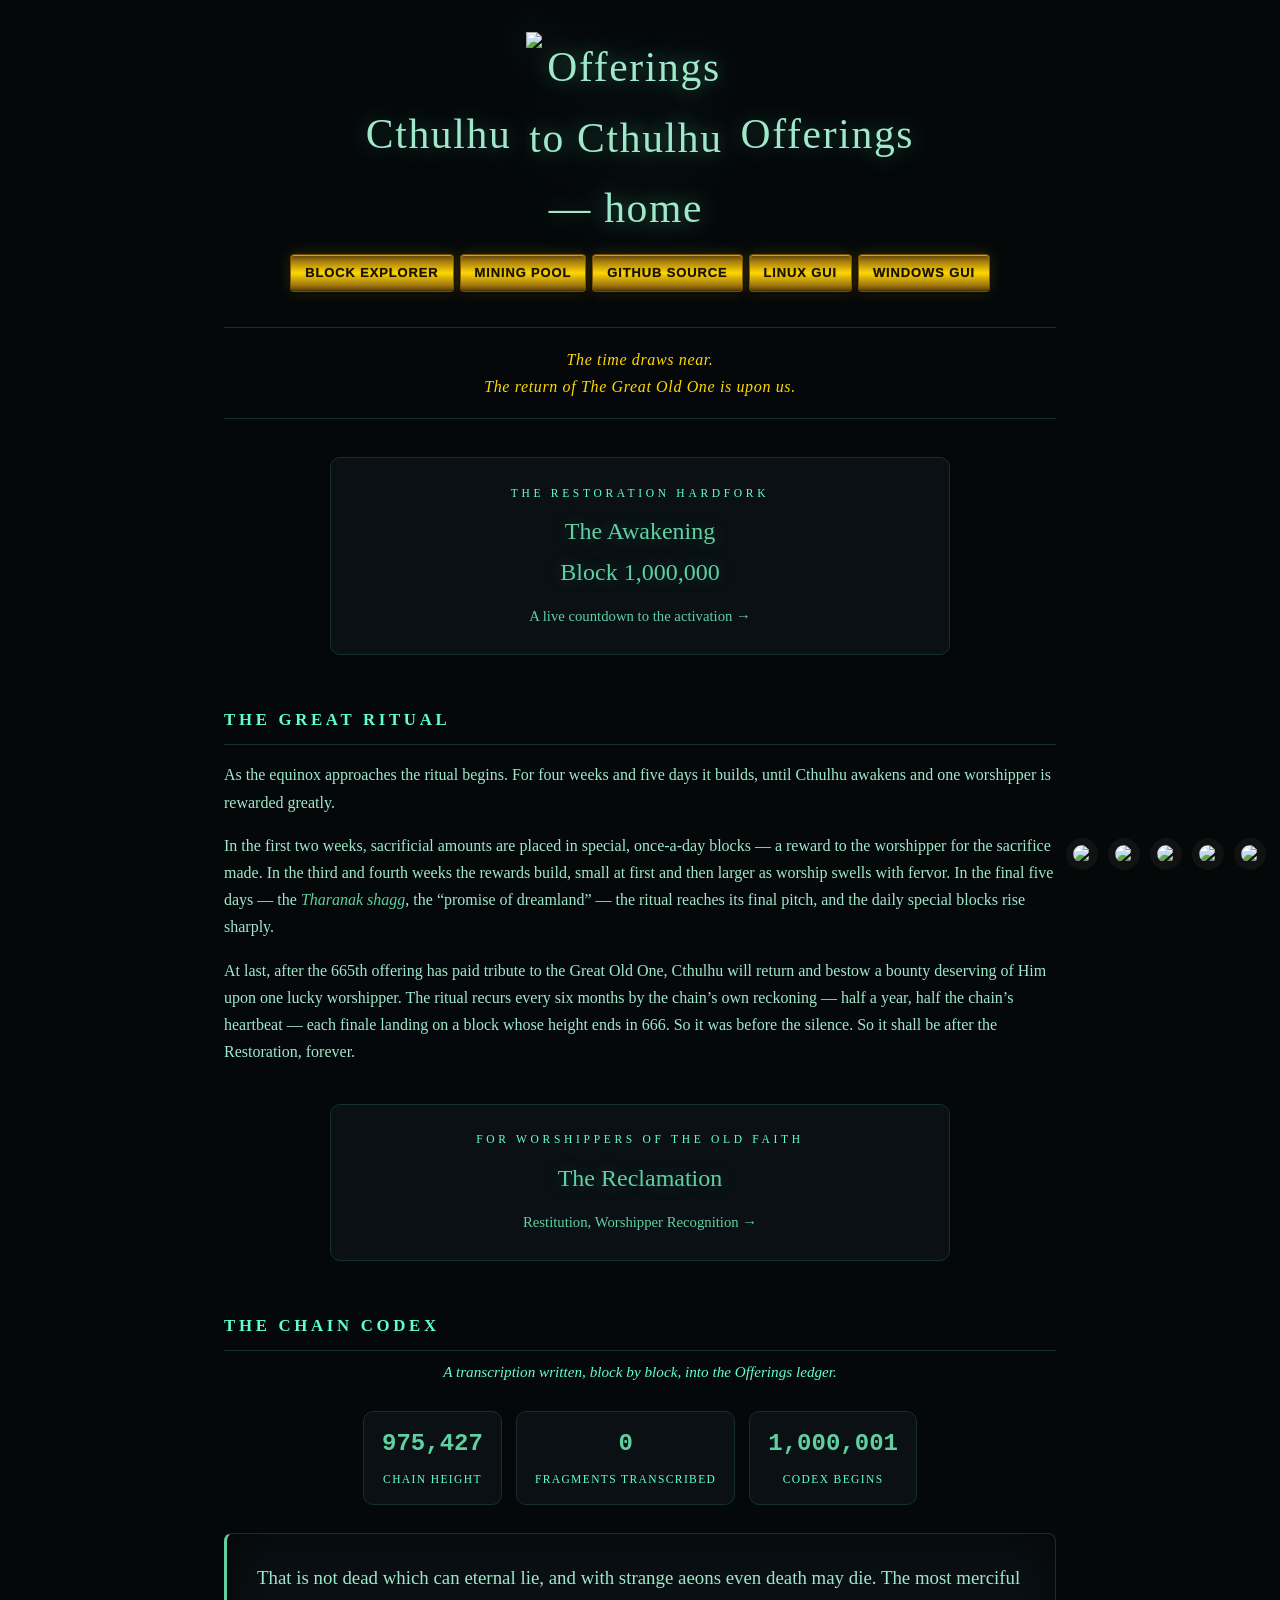
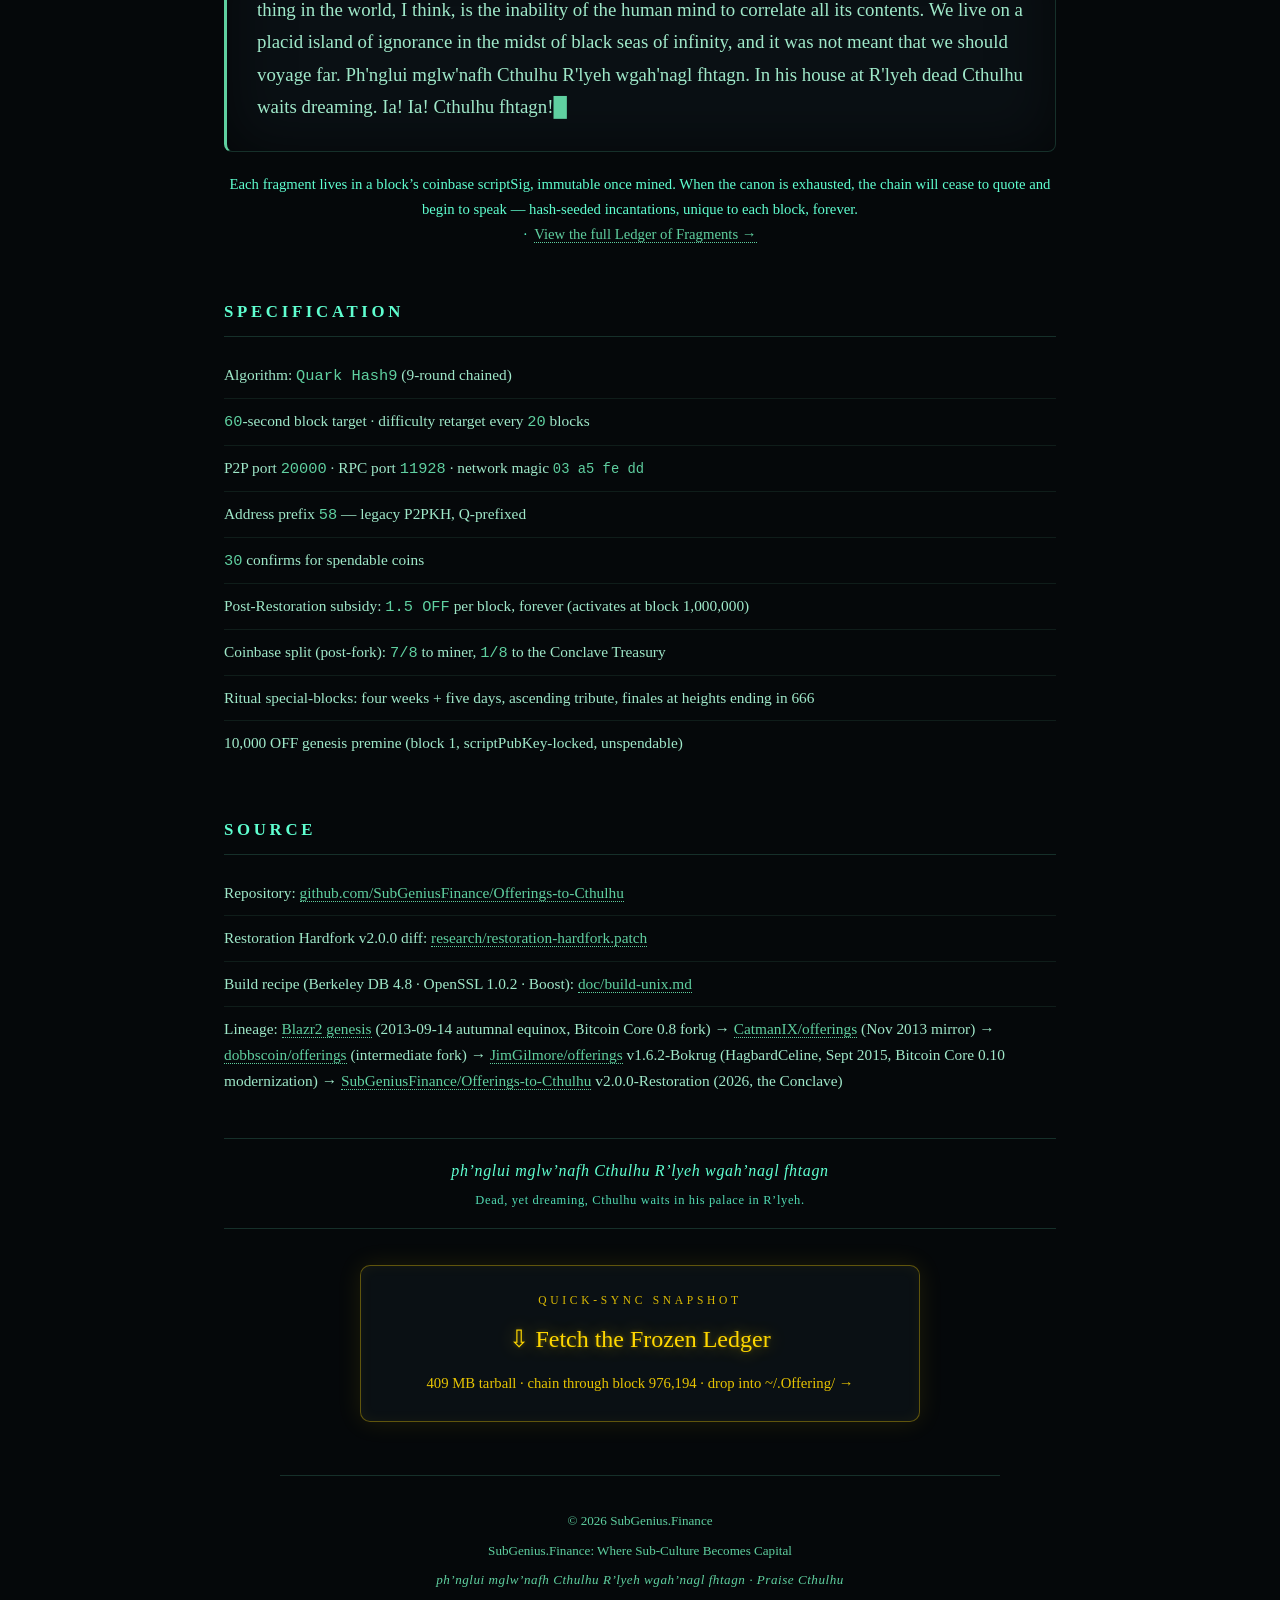
==== commit cd0bfd22: "site: gold styling for bootstrap CTA to make it pop The Fetch the Frozen Ledger tile was inheriting " ====
--- a/contrib/site/index.html
+++ b/contrib/site/index.html
@@ -143,6 +143,16 @@
 .site-foot .off-socials img, ul.off-socials img {
   width:18px; height:18px; display:block; border-radius:50%; opacity:1; }
   .claim.tagline-top { color:#FFD700 !important; }
+
+  /* bootstrap CTA — gold + pop */
+  .awaken-link.bootstrap-cta { border-color:rgba(255,215,0,.35);
+    box-shadow:0 0 24px rgba(255,215,0,.10), inset 0 0 14px rgba(255,215,0,.05); }
+  .awaken-link.bootstrap-cta:hover { border-color:#FFD700;
+    box-shadow:0 0 36px rgba(255,215,0,.32), inset 0 0 18px rgba(255,215,0,.08); }
+  .awaken-link.bootstrap-cta strong { color:#FFD700;
+    text-shadow:0 0 18px rgba(255,215,0,.45), 0 0 4px rgba(255,215,0,.3); }
+  .awaken-link.bootstrap-cta .eyebrow { color:#FFD700; opacity:.85; }
+  .awaken-link.bootstrap-cta .arrow { color:#FFD700; opacity:.9; }
 
   /* Chant block: force each of its two logical lines (the incantation and
      its translation in <small>) to stay on a single visual line at any
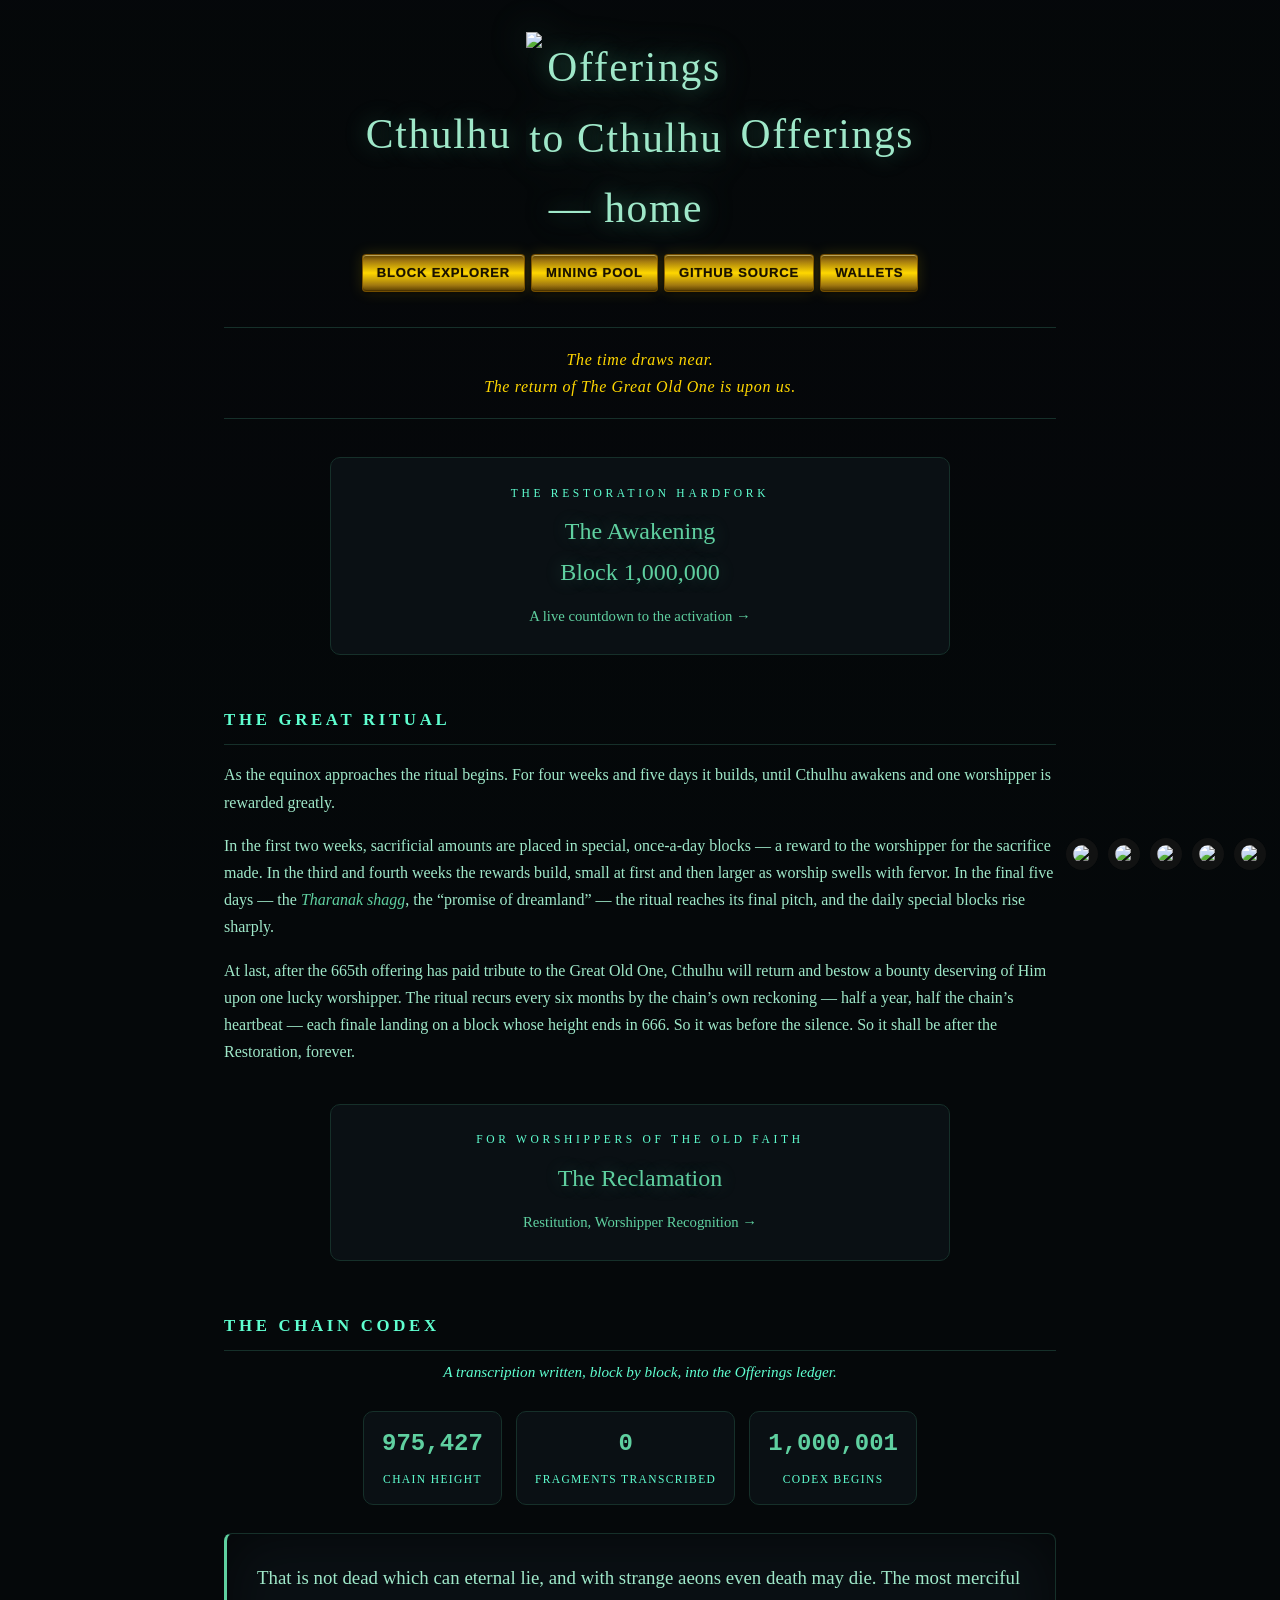
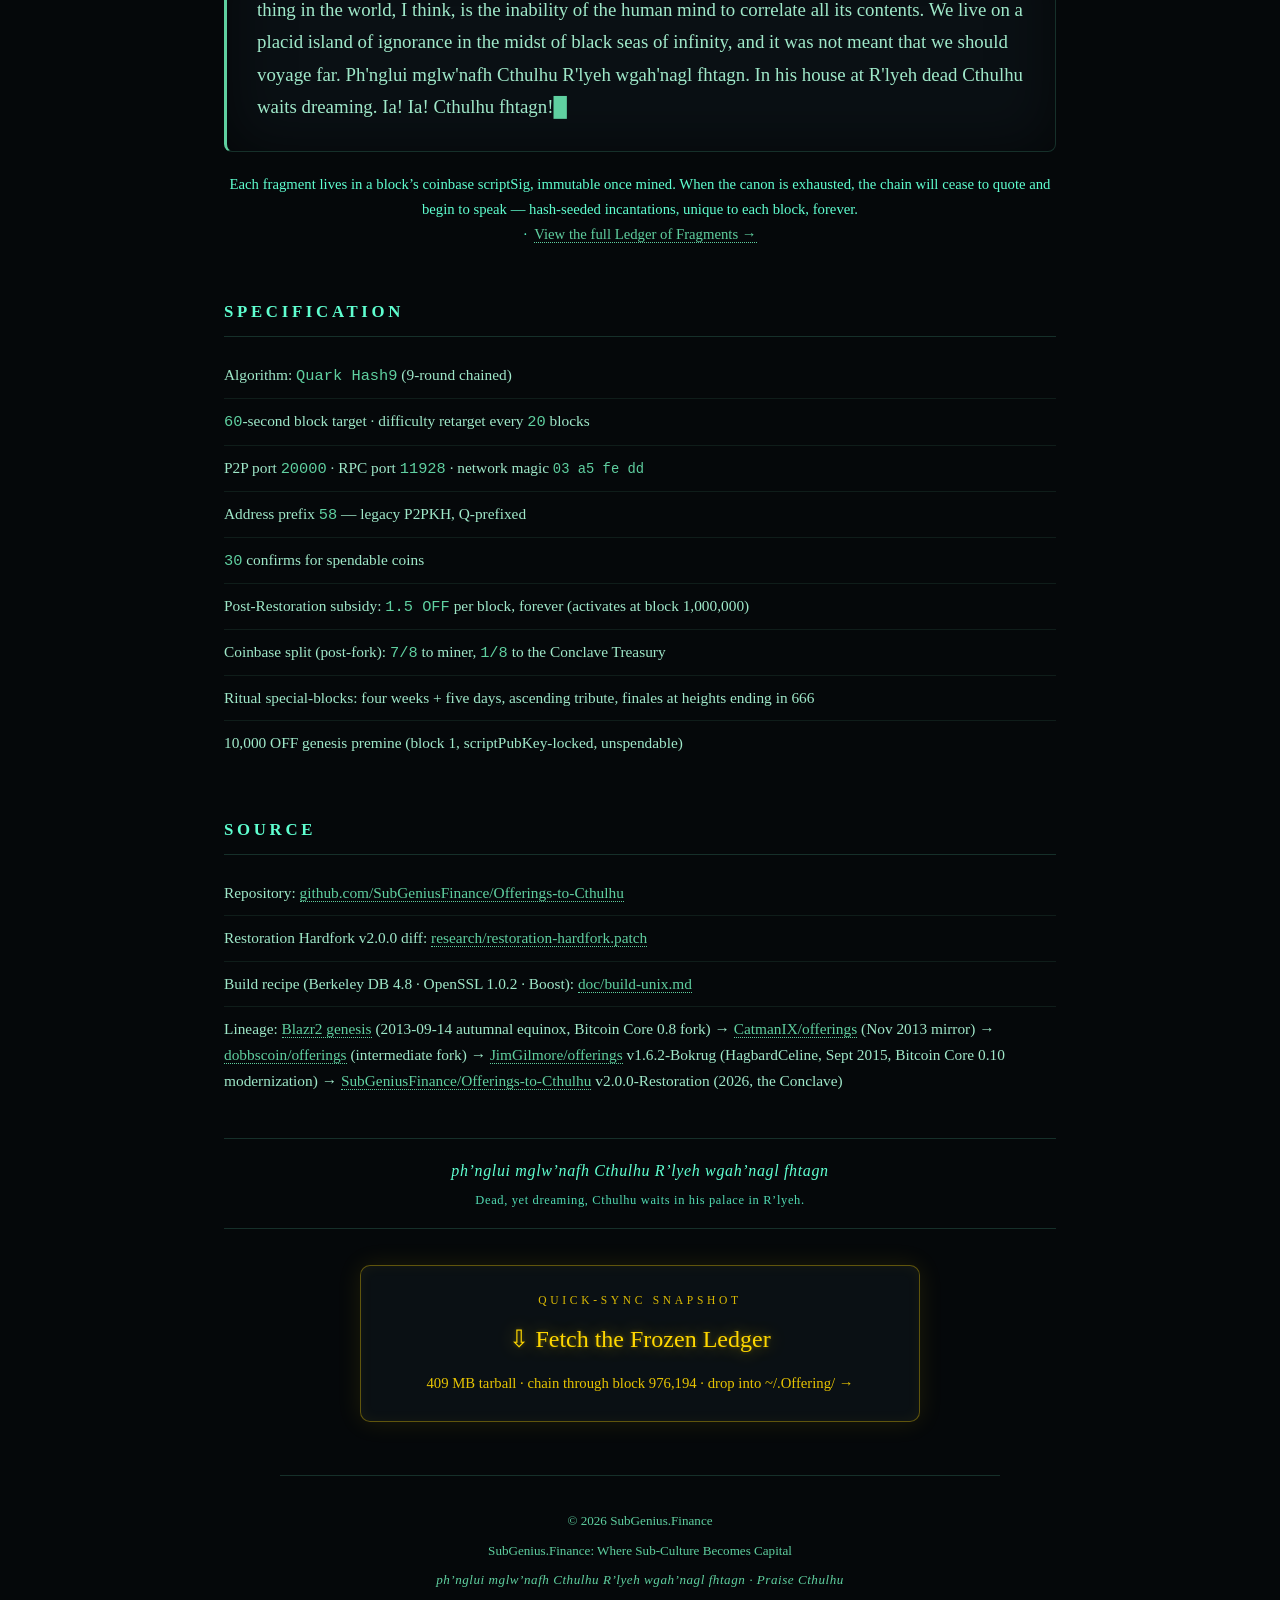
==== commit dd465466: "docs: scrub v2.0.0-rc1 references (release no longer exists on GitHub) The v2.0.0-rc1-linux and v2.0" ====
--- a/contrib/site/index.html
+++ b/contrib/site/index.html
@@ -201,8 +201,7 @@
   <a class="btn" href="https://explorer.23skidoo.info/" target="_blank" rel="noopener">BLOCK EXPLORER</a>
   <a class="btn" href="https://pool.23skidoo.info/" target="_blank" rel="noopener">MINING POOL</a>
   <a class="btn" href="https://github.com/SubGeniusFinance/Offerings-to-Cthulhu" target="_blank" rel="noopener">GITHUB SOURCE</a>
-  <a class="btn" href="https://github.com/SubGeniusFinance/Offerings-to-Cthulhu/releases/tag/v2.0.0-rc1-linux" target="_blank" rel="noopener">LINUX GUI</a>
-  <a class="btn" href="https://github.com/SubGeniusFinance/Offerings-to-Cthulhu/releases/tag/v2.0.0-rc1-windows" target="_blank" rel="noopener">WINDOWS GUI</a>
+  <a class="btn" href="https://github.com/SubGeniusFinance/Offerings-to-Cthulhu/releases/latest" target="_blank" rel="noopener">WALLETS</a>
 </nav>
 </header>
 
